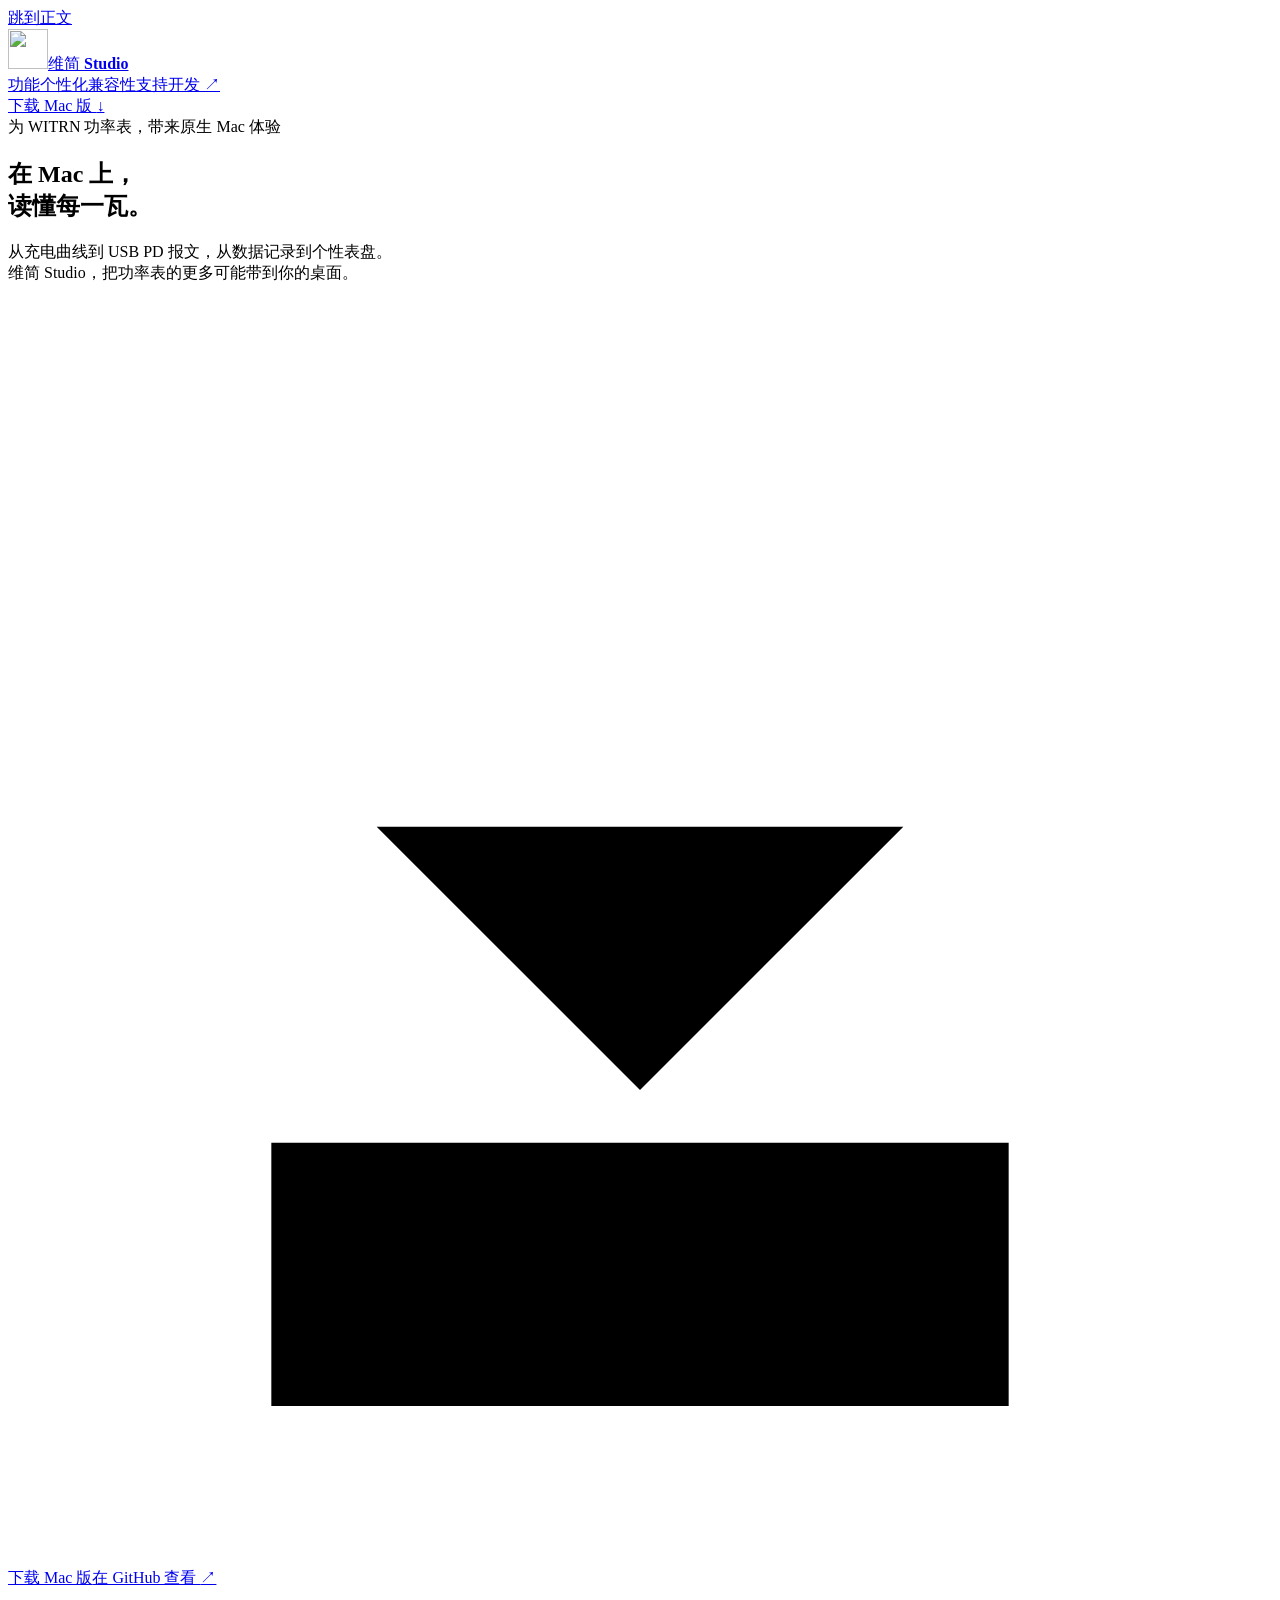
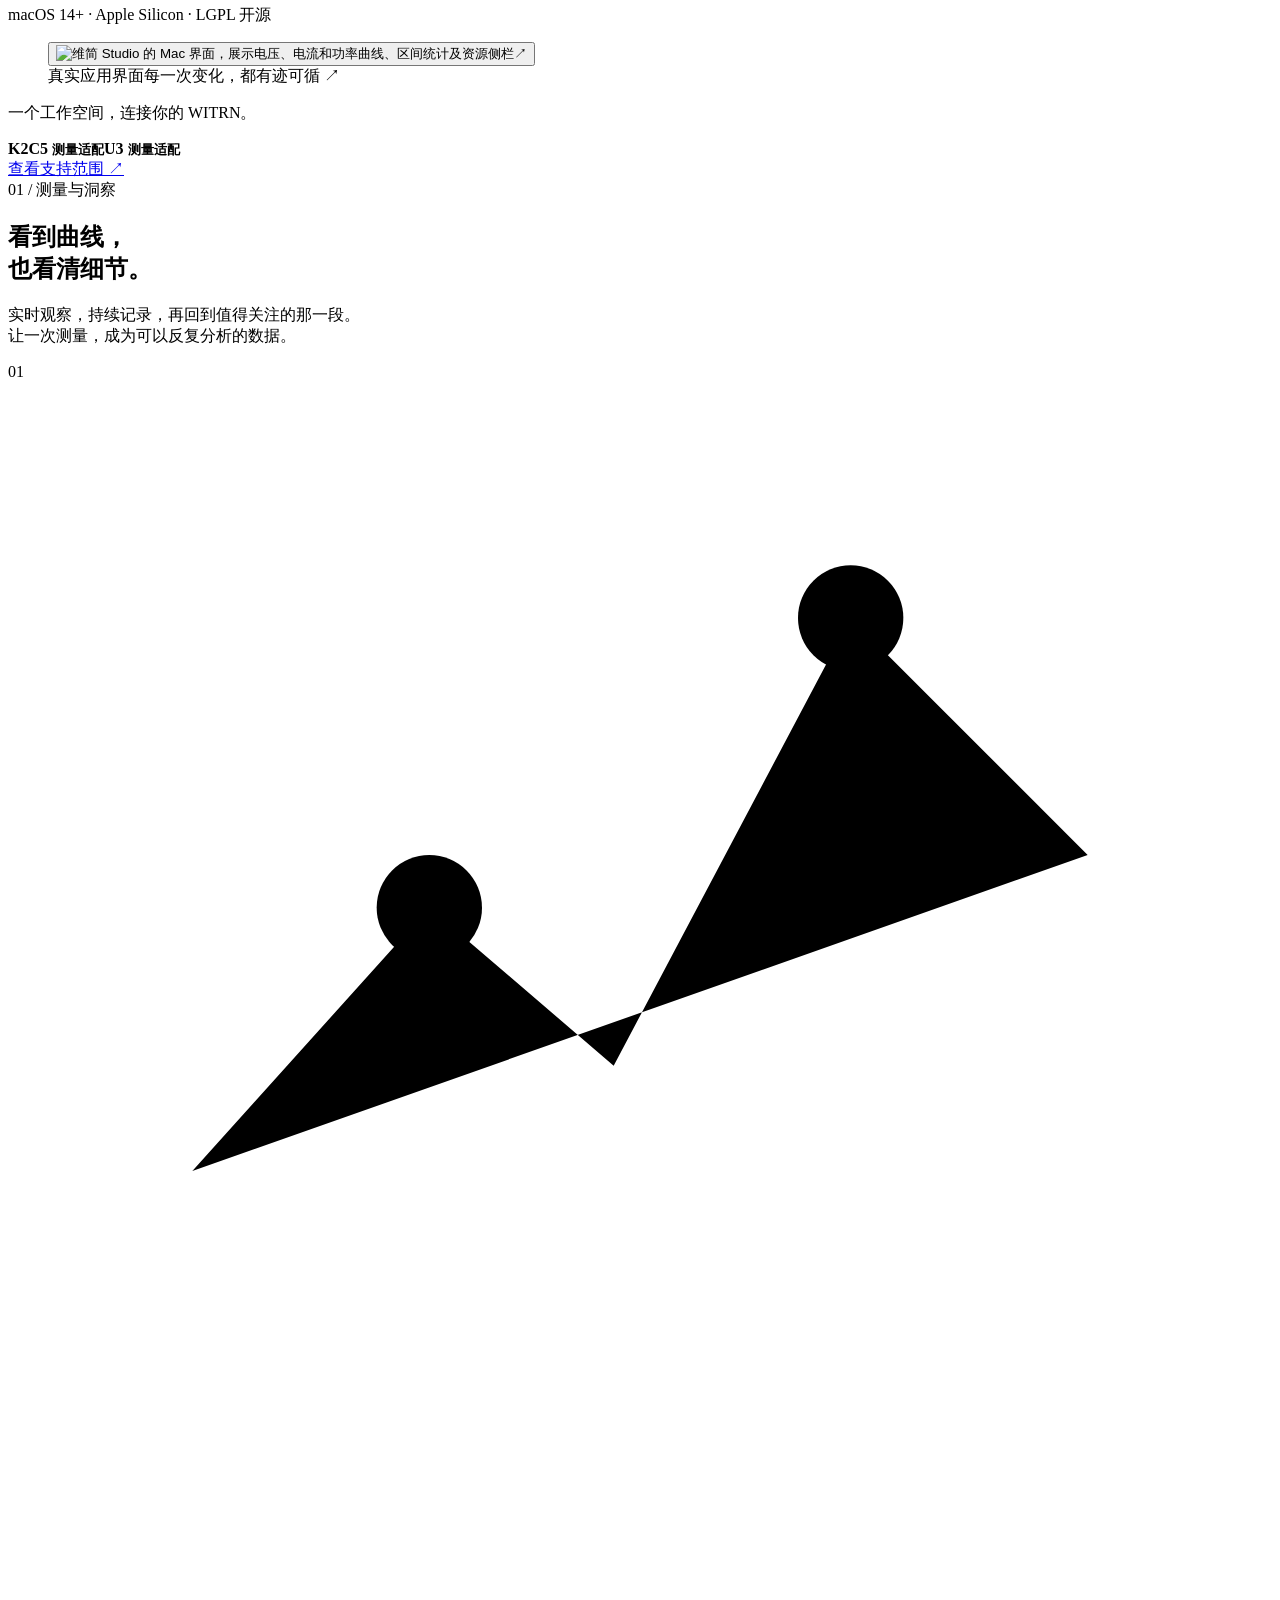
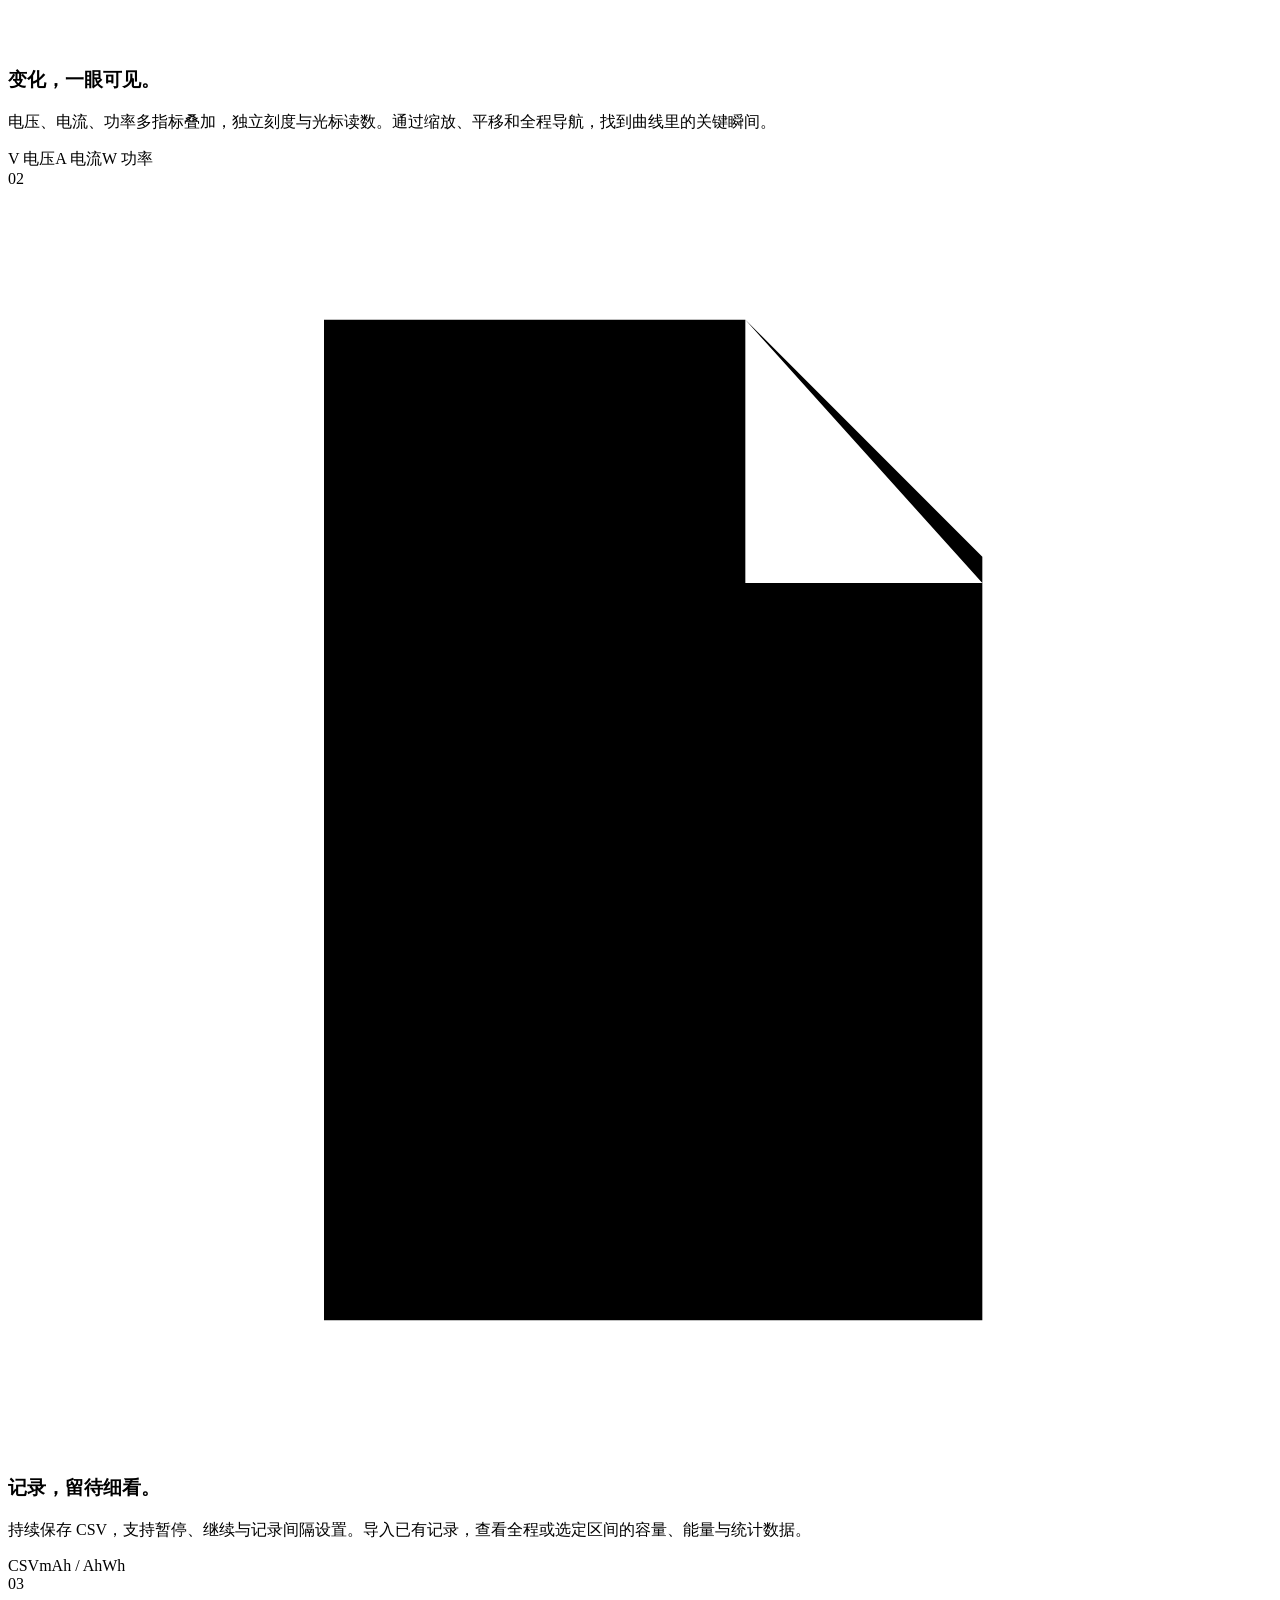
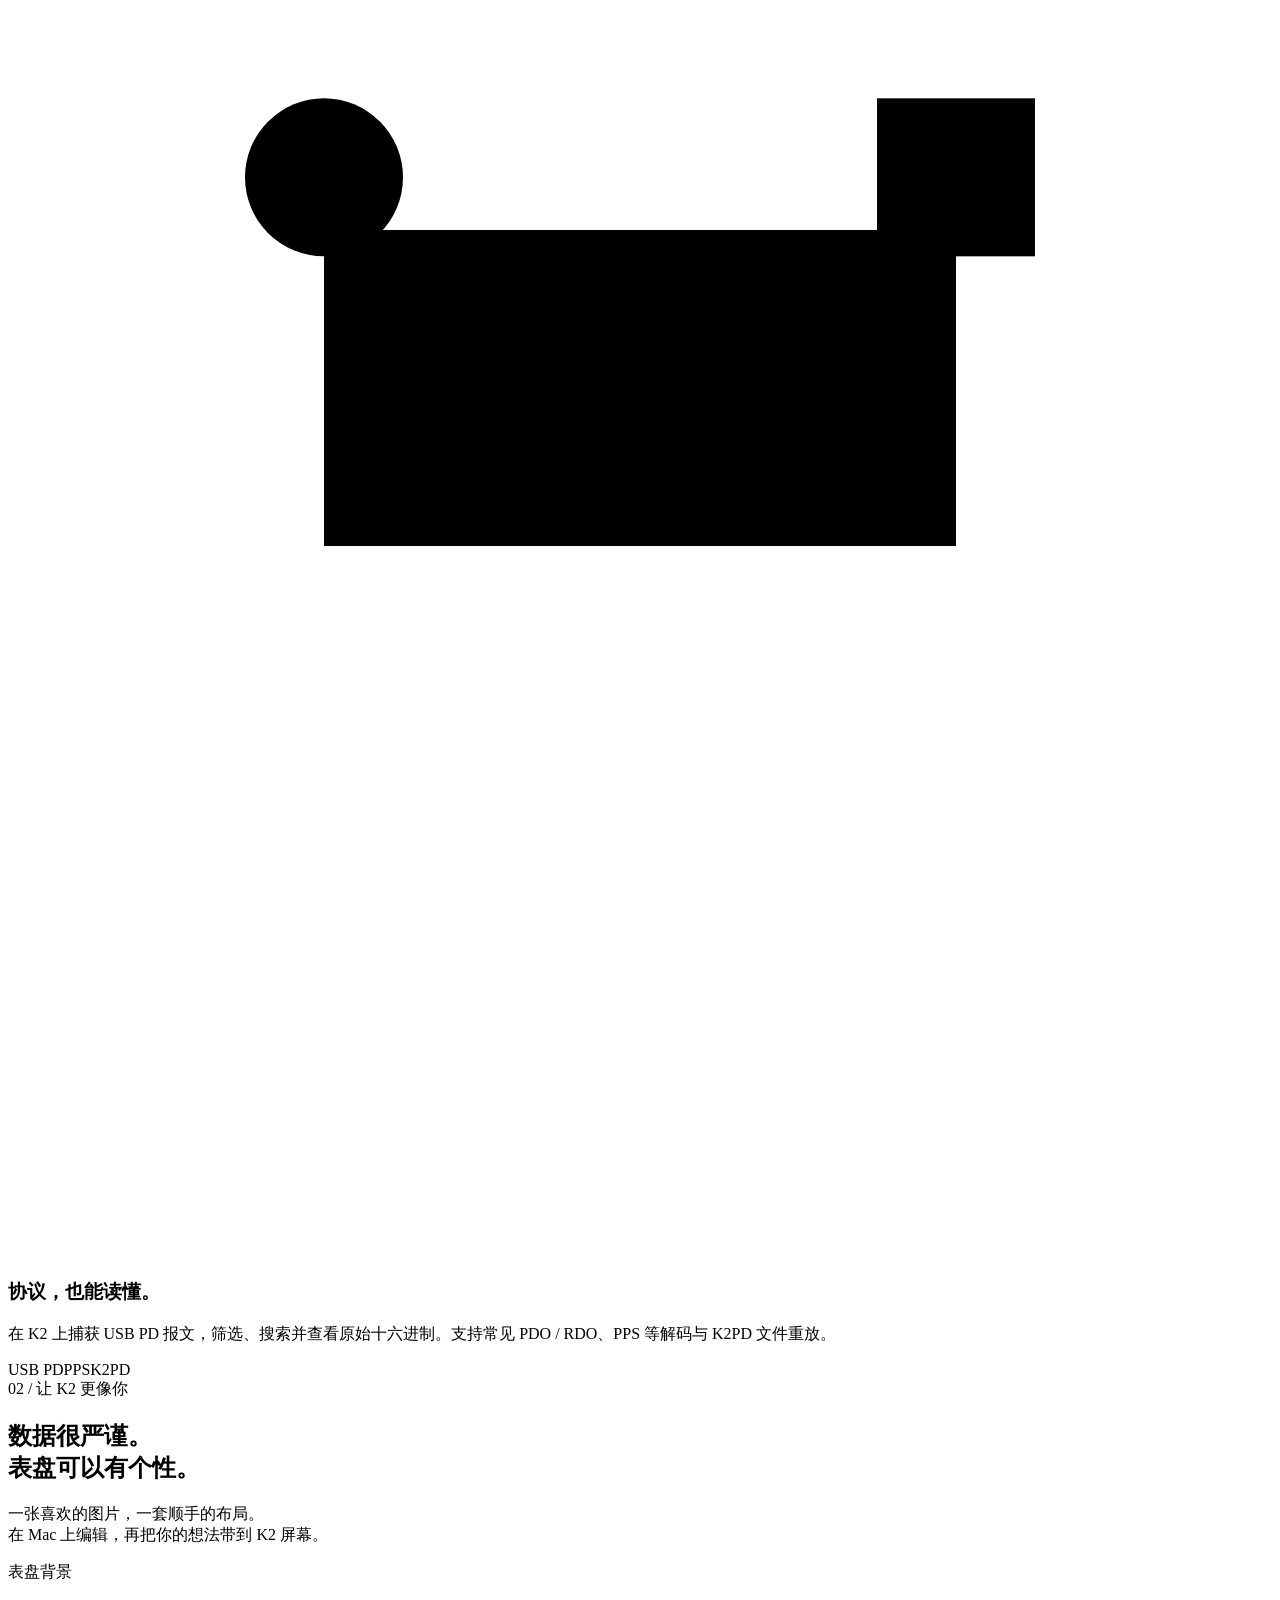
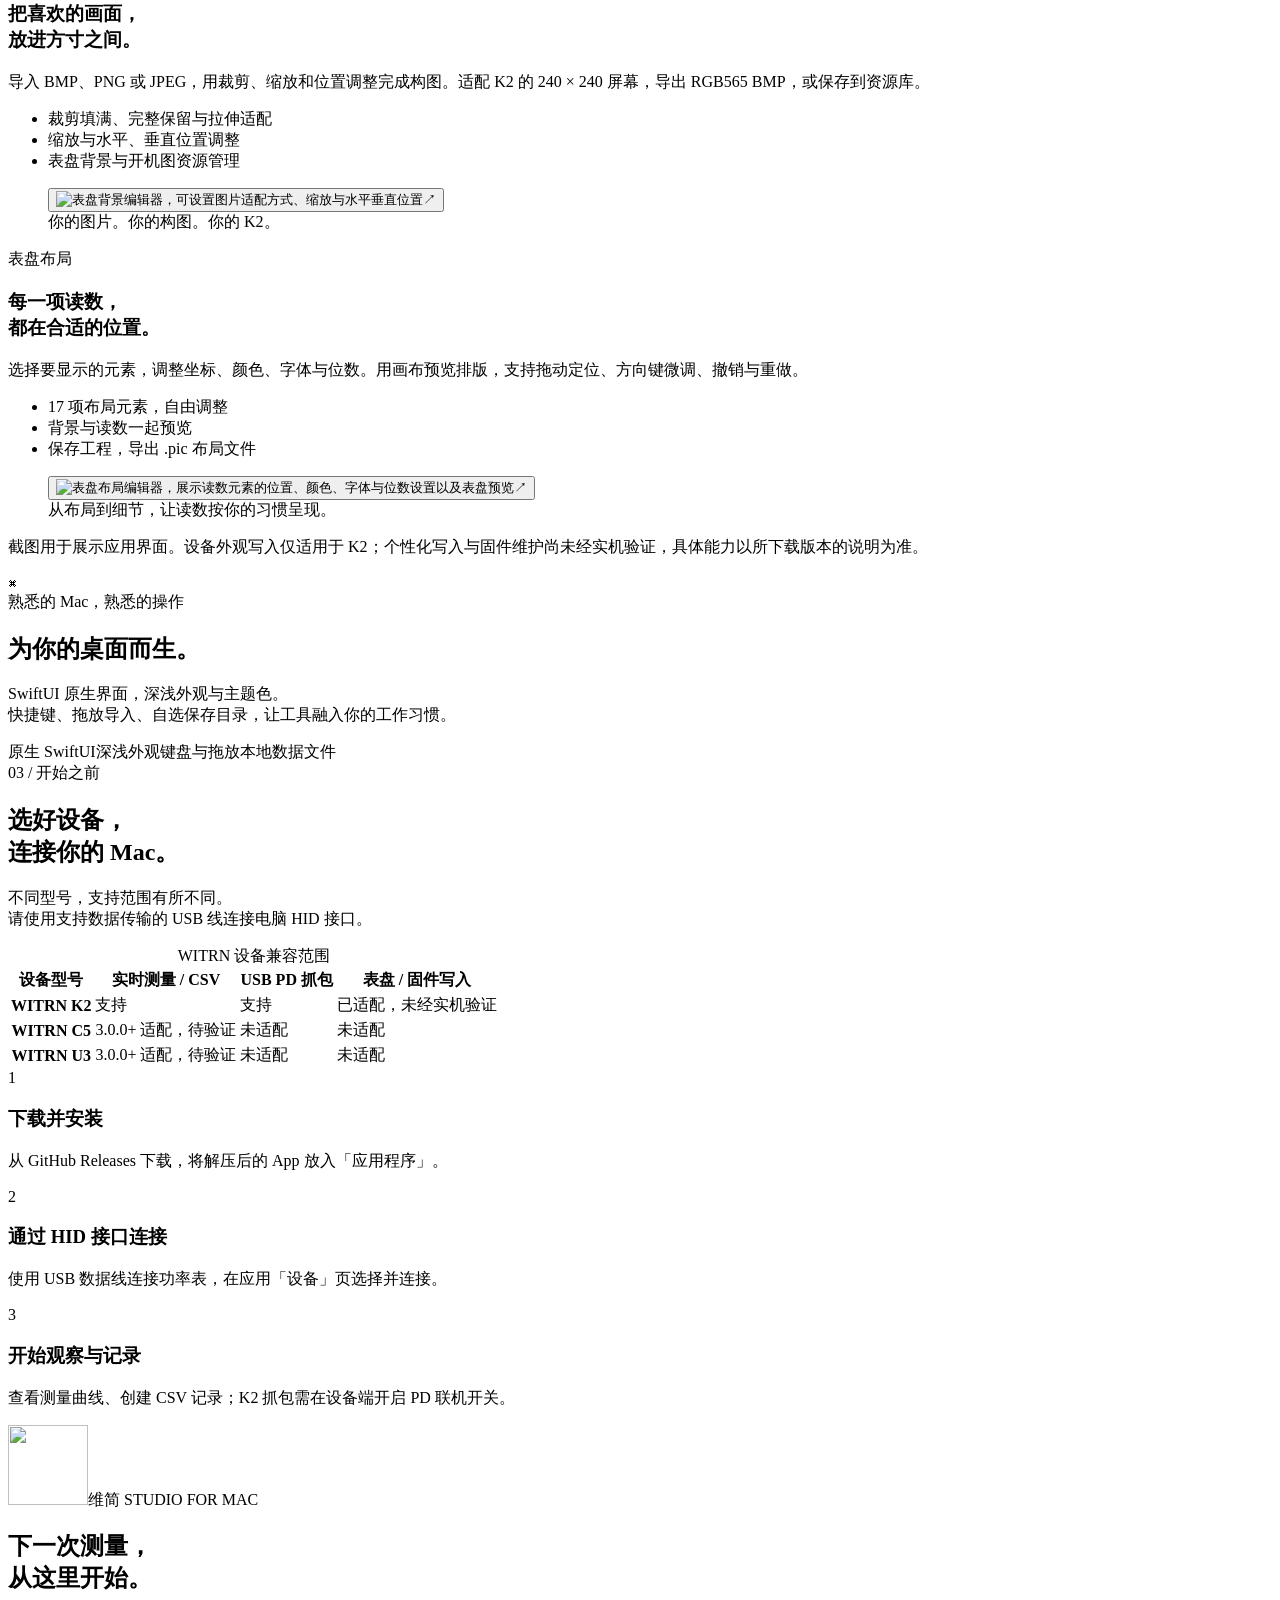
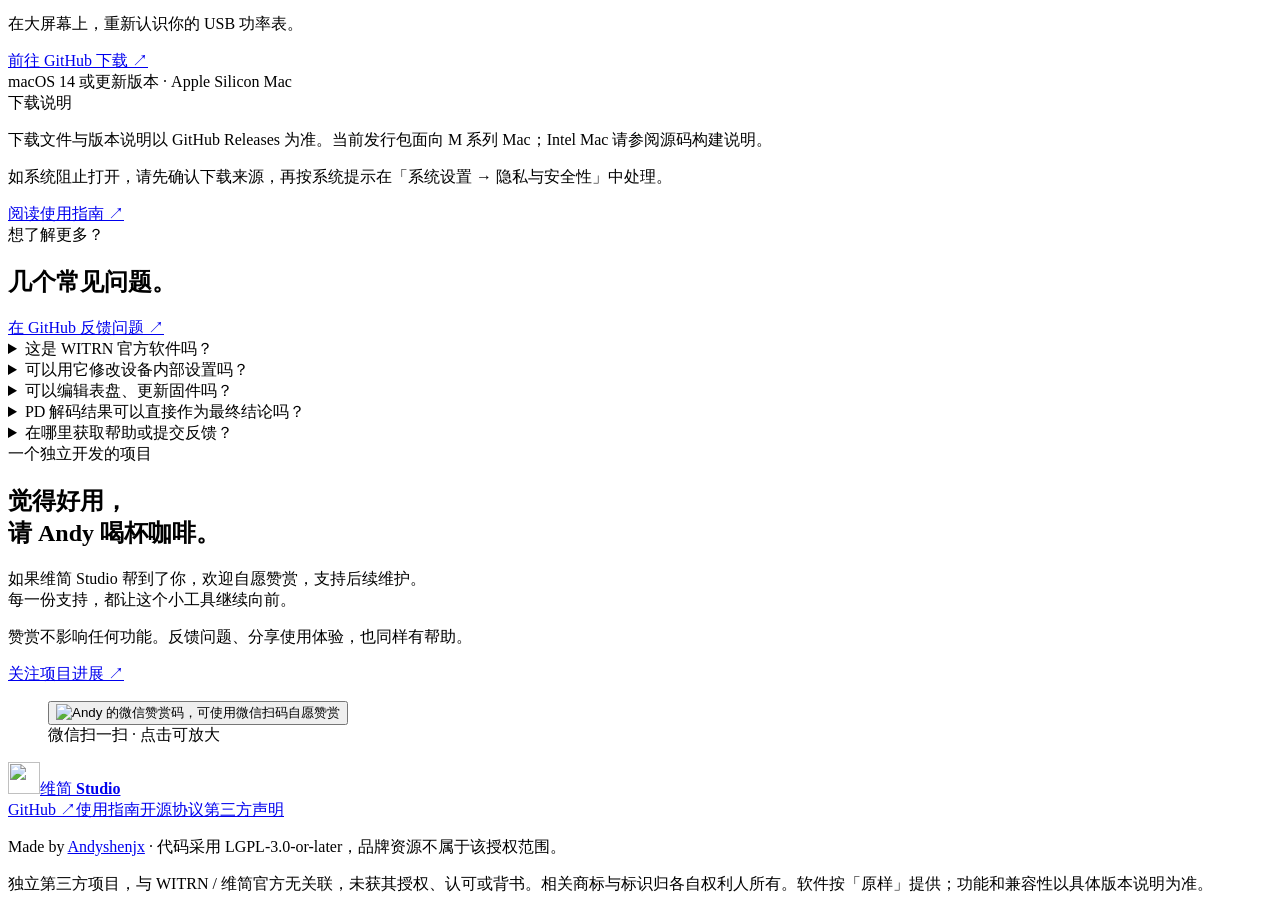
==== index.html @ 926017df "Add files via upload" ====
<!doctype html>
<html lang="zh-CN">
<head>
  <meta charset="utf-8">
  <meta name="viewport" content="width=device-width, initial-scale=1">
  <meta name="theme-color" content="#faf9f6">
  <title>维简 Studio · WITRN K2 原生 Mac 上位机</title>
  <meta name="description" content="维简 Studio 是 WITRN K2、C5、U3 的第三方原生 macOS 上位机。查看电压、电流和功率曲线，记录与分析 CSV，探索 K2 的 USB PD 抓包、表盘布局和背景编辑。">
  <link rel="canonical" href="https://andyshenjx.github.io/WITRN-Studio-Mac/">
  <meta property="og:type" content="website">
  <meta property="og:locale" content="zh_CN">
  <meta property="og:site_name" content="维简 Studio">
  <meta property="og:title" content="维简 Studio · 在 Mac 上，读懂每一瓦。">
  <meta property="og:description" content="WITRN USB 功率表的原生 Mac 上位机。测量、记录、分析，以及属于你的 K2 表盘。">
  <meta property="og:url" content="https://andyshenjx.github.io/WITRN-Studio-Mac/">
  <meta property="og:image" content="https://andyshenjx.github.io/WITRN-Studio-Mac/assets/app-overview.png">
  <meta property="og:image:alt" content="维简 Studio 的电压、电流与功率曲线界面">
  <meta name="twitter:card" content="summary_large_image">
  <link rel="icon" type="image/png" href="assets/app-icon.png">
  <link rel="apple-touch-icon" href="assets/app-icon.png">
  <link rel="stylesheet" href="styles.css">
  <script src="site.js" defer></script>
  <script type="application/ld+json">
  {
    "@context": "https://schema.org",
    "@type": "SoftwareApplication",
    "name": "维简 Studio",
    "alternateName": "WITRN Studio Mac",
    "operatingSystem": "macOS 14+",
    "applicationCategory": "UtilitiesApplication",
    "url": "https://andyshenjx.github.io/WITRN-Studio-Mac/",
    "downloadUrl": "https://github.com/Andyshenjx/WITRN-Studio-Mac/releases",
    "description": "WITRN USB 功率表的第三方原生 macOS 上位机，提供测量曲线、CSV 记录与分析、K2 USB PD 抓包及个性化编辑。",
    "author": {"@type": "Person", "name": "Andyshenjx", "url": "https://github.com/Andyshenjx"},
    "license": "https://www.gnu.org/licenses/lgpl-3.0.html"
  }
  </script>
</head>
<body>
  <a class="skip-link" href="#main">跳到正文</a>
  <header class="site-header">
    <nav class="nav shell" aria-label="主导航">
      <a class="brand" href="#" aria-label="维简 Studio 首页"><img src="assets/app-icon.png" alt="" width="40" height="40"><span>维简 <strong>Studio</strong></span></a>
      <div class="nav-links"><a href="#features">功能</a><a href="#personalize">个性化</a><a href="#compatibility">兼容性</a><a href="#support">支持开发 <span aria-hidden="true">↗</span></a></div>
      <a class="button button-small" href="#download">下载 Mac 版 <span aria-hidden="true">↓</span></a>
    </nav>
  </header>

  <main id="main">
    <section class="hero shell" aria-labelledby="hero-title">
      <div class="eyebrow"><span class="status-dot" aria-hidden="true"></span> 为 WITRN 功率表，带来原生 Mac 体验</div>
      <h1 id="hero-title">在 Mac 上，<br><span>读懂每一瓦。</span></h1>
      <p class="hero-description">从充电曲线到 USB PD 报文，从数据记录到个性表盘。<br class="desktop-break">维简 Studio，把功率表的更多可能带到你的桌面。</p>
      <div class="hero-actions"><a class="button" href="#download"><svg aria-hidden="true" viewBox="0 0 24 24"><path d="M12 3v12m-5-5 5 5 5-5M5 16v5h14v-5"/></svg>下载 Mac 版</a><a class="text-link" href="https://github.com/Andyshenjx/WITRN-Studio-Mac">在 GitHub 查看 <span aria-hidden="true">↗</span></a></div>
      <p class="hero-meta">macOS 14+ <span>·</span> Apple Silicon <span>·</span> LGPL 开源</p>
      <figure class="hero-figure">
        <div class="screenshot-stage"><button class="image-button hero-image" type="button" data-preview="assets/app-overview.png" data-caption="维简 Studio · 曲线与记录分析" aria-label="放大查看维简 Studio 曲线与记录分析截图"><img src="assets/app-overview.png" alt="维简 Studio 的 Mac 界面，展示电压、电流和功率曲线、区间统计及资源侧栏" width="2550" height="1978" fetchpriority="high"><span class="image-zoom" aria-hidden="true">↗</span></button></div>
        <figcaption><span><i class="tiny-dot" aria-hidden="true"></i>真实应用界面</span><span>每一次变化，都有迹可循 <span aria-hidden="true">↗</span></span></figcaption>
      </figure>
    </section>

    <div class="device-ribbon shell"><p>一个工作空间，连接你的 WITRN。</p><div><strong>K2</strong><span class="ribbon-divider"></span><strong>C5 <small>测量适配</small></strong><span class="ribbon-divider"></span><strong>U3 <small>测量适配</small></strong></div><a href="#compatibility">查看支持范围 <span aria-hidden="true">↗</span></a></div>

    <section class="features section shell" id="features" aria-labelledby="features-title">
      <div class="section-heading"><div><span class="section-kicker">01 / 测量与洞察</span><h2 id="features-title">看到曲线，<br>也看清细节。</h2></div><p>实时观察，持续记录，再回到值得关注的那一段。<br>让一次测量，成为可以反复分析的数据。</p></div>
      <div class="feature-grid">
        <article class="feature-card"><span class="feature-number">01</span><svg class="feature-icon green" viewBox="0 0 48 48" aria-hidden="true"><path d="M5 36h38M7 30l9-10 7 6 9-17 9 9"/><circle cx="16" cy="20" r="2"/><circle cx="32" cy="9" r="2"/></svg><h3>变化，一眼可见。</h3><p>电压、电流、功率多指标叠加，独立刻度与光标读数。通过缩放、平移和全程导航，找到曲线里的关键瞬间。</p><div class="metric-tags"><span class="green">V 电压</span><span class="blue">A 电流</span><span class="orange">W 功率</span></div></article>
        <article class="feature-card"><span class="feature-number">02</span><svg class="feature-icon blue" viewBox="0 0 48 48" aria-hidden="true"><path d="M12 5h16l9 9v29H12zM28 5v10h9M19 24h11M19 31h11"/></svg><h3>记录，留待细看。</h3><p>持续保存 CSV，支持暂停、继续与记录间隔设置。导入已有记录，查看全程或选定区间的容量、能量与统计数据。</p><div class="metric-tags"><span>CSV</span><span>mAh / Ah</span><span>Wh</span></div></article>
        <article class="feature-card"><span class="feature-number">03</span><svg class="feature-icon orange" viewBox="0 0 48 48" aria-hidden="true"><path d="M12 9v12h24V9M24 21v19M7 9h10M31 9h10M19 40h10"/><circle cx="12" cy="7" r="3"/><rect x="33" y="4" width="6" height="6"/></svg><h3>协议，也能读懂。</h3><p>在 K2 上捕获 USB PD 报文，筛选、搜索并查看原始十六进制。支持常见 PDO / RDO、PPS 等解码与 K2PD 文件重放。</p><div class="metric-tags"><span>USB PD</span><span>PPS</span><span>K2PD</span></div></article>
      </div>
    </section>

    <section class="personalize section" id="personalize" aria-labelledby="personalize-title">
      <div class="shell">
        <div class="section-heading"><div><span class="section-kicker">02 / 让 K2 更像你</span><h2 id="personalize-title">数据很严谨。<br><span class="orange">表盘可以有个性。</span></h2></div><p>一张喜欢的图片，一套顺手的布局。<br>在 Mac 上编辑，再把你的想法带到 K2 屏幕。</p></div>
        <article class="showcase-row">
          <div class="showcase-copy"><span class="pill">表盘背景</span><h3>把喜欢的画面，<br>放进方寸之间。</h3><p>导入 BMP、PNG 或 JPEG，用裁剪、缩放和位置调整完成构图。适配 K2 的 240 × 240 屏幕，导出 RGB565 BMP，或保存到资源库。</p><ul class="check-list"><li>裁剪填满、完整保留与拉伸适配</li><li>缩放与水平、垂直位置调整</li><li>表盘背景与开机图资源管理</li></ul></div>
          <figure class="editor-figure background-figure"><button class="image-button" type="button" data-preview="assets/dial-background.png" data-caption="表盘背景编辑 · 图片适配与构图" aria-label="放大查看表盘背景编辑截图"><img src="assets/dial-background.png" alt="表盘背景编辑器，可设置图片适配方式、缩放与水平垂直位置" width="2550" height="1978" loading="lazy"><span class="image-zoom" aria-hidden="true">↗</span></button><figcaption>你的图片。你的构图。你的 K2。</figcaption></figure>
        </article>
        <article class="showcase-row reverse">
          <div class="showcase-copy"><span class="pill">表盘布局</span><h3>每一项读数，<br>都在合适的位置。</h3><p>选择要显示的元素，调整坐标、颜色、字体与位数。用画布预览排版，支持拖动定位、方向键微调、撤销与重做。</p><ul class="check-list"><li>17 项布局元素，自由调整</li><li>背景与读数一起预览</li><li>保存工程，导出 .pic 布局文件</li></ul></div>
          <figure class="editor-figure layout-figure"><button class="image-button" type="button" data-preview="assets/dial-layout.png" data-caption="表盘布局编辑 · 元素定位与样式设置" aria-label="放大查看表盘布局编辑截图"><img src="assets/dial-layout.png" alt="表盘布局编辑器，展示读数元素的位置、颜色、字体与位数设置以及表盘预览" width="2550" height="1978" loading="lazy"><span class="image-zoom" aria-hidden="true">↗</span></button><figcaption>从布局到细节，让读数按你的习惯呈现。</figcaption></figure>
        </article>
        <p class="section-note">截图用于展示应用界面。设备外观写入仅适用于 K2；个性化写入与固件维护尚未经实机验证，具体能力以所下载版本的说明为准。</p>
      </div>
    </section>

    <section class="native-section section shell" aria-labelledby="native-title"><div class="native-mark" aria-hidden="true">⌘</div><div><span class="section-kicker">熟悉的 Mac，熟悉的操作</span><h2 id="native-title">为你的桌面而生。</h2><p>SwiftUI 原生界面，深浅外观与主题色。<br>快捷键、拖放导入、自选保存目录，让工具融入你的工作习惯。</p></div><div class="native-notes"><span>原生 SwiftUI</span><span>深浅外观</span><span>键盘与拖放</span><span>本地数据文件</span></div></section>

    <section class="compatibility section shell" id="compatibility" aria-labelledby="compatibility-title"><div class="section-heading"><div><span class="section-kicker">03 / 开始之前</span><h2 id="compatibility-title">选好设备，<br>连接你的 Mac。</h2></div><p>不同型号，支持范围有所不同。<br>请使用支持数据传输的 USB 线连接电脑 HID 接口。</p></div>
      <div class="table-wrap"><table><caption class="visually-hidden">WITRN 设备兼容范围</caption><thead><tr><th scope="col">设备型号</th><th scope="col">实时测量 / CSV</th><th scope="col">USB PD 抓包</th><th scope="col">表盘 / 固件写入</th></tr></thead><tbody><tr><th scope="row">WITRN K2</th><td><span class="support-mark">支持</span></td><td><span class="support-mark">支持</span></td><td>已适配，未经实机验证</td></tr><tr><th scope="row">WITRN C5</th><td>3.0.0+ 适配，待验证</td><td><span class="muted">未适配</span></td><td><span class="muted">未适配</span></td></tr><tr><th scope="row">WITRN U3</th><td>3.0.0+ 适配，待验证</td><td><span class="muted">未适配</span></td><td><span class="muted">未适配</span></td></tr></tbody></table></div>
      <div class="setup-steps"><article><span>1</span><h3>下载并安装</h3><p>从 GitHub Releases 下载，将解压后的 App 放入「应用程序」。</p></article><article><span>2</span><h3>通过 HID 接口连接</h3><p>使用 USB 数据线连接功率表，在应用「设备」页选择并连接。</p></article><article><span>3</span><h3>开始观察与记录</h3><p>查看测量曲线、创建 CSV 记录；K2 抓包需在设备端开启 PD 联机开关。</p></article></div>
    </section>

    <section class="download-section shell" id="download" aria-labelledby="download-title"><div class="download-copy"><img src="assets/app-icon.png" alt="" width="80" height="80" loading="lazy"><span class="section-kicker">维简 STUDIO FOR MAC</span><h2 id="download-title">下一次测量，<br>从这里开始。</h2><p>在大屏幕上，重新认识你的 USB 功率表。</p><a class="button" href="https://github.com/Andyshenjx/WITRN-Studio-Mac/releases">前往 GitHub 下载 <span aria-hidden="true">↗</span></a><div class="download-meta">macOS 14 或更新版本 · Apple Silicon Mac</div></div><aside class="release-note"><span class="release-label">下载说明</span><p>下载文件与版本说明以 GitHub Releases 为准。当前发行包面向 M 系列 Mac；Intel Mac 请参阅源码构建说明。</p><p>如系统阻止打开，请先确认下载来源，再按系统提示在「系统设置 → 隐私与安全性」中处理。</p><a class="text-link" href="https://github.com/Andyshenjx/WITRN-Studio-Mac/blob/main/USER_GUIDE.md">阅读使用指南 <span aria-hidden="true">↗</span></a></aside></section>

    <section class="faq-section section shell" aria-labelledby="faq-title"><div><span class="section-kicker">想了解更多？</span><h2 id="faq-title">几个常见问题。</h2><a class="text-link" href="https://github.com/Andyshenjx/WITRN-Studio-Mac/issues">在 GitHub 反馈问题 <span aria-hidden="true">↗</span></a></div><div class="faq-list"><details><summary>这是 WITRN 官方软件吗？</summary><p>这是 Andyshenjx 独立开发的第三方工具，与 WITRN / 维简官方无关联，未获官方授权或背书。相关名称、商标和标识归各自权利人所有。</p></details><details><summary>可以用它修改设备内部设置吗？</summary><p>应用提供测量、记录、分析及已适配的 K2 维护功能，不提供设备内部设置或设备内部历史记录读取。正常测量与抓包只接收 HID 输入，不发送诱骗命令。</p></details><details><summary>可以编辑表盘、更新固件吗？</summary><p>K2 提供表盘背景、布局与开机图编辑，以及独立 DFU 维护功能。C5、U3 未适配这些写入功能。固件升级和个性化写入未经实机验证，使用前请阅读版本说明及项目文档。</p></details><details><summary>PD 解码结果可以直接作为最终结论吗？</summary><p>请结合原始报文与实际设备判断。程序保留原始十六进制，CRC 未校验；缺少上下文时不会猜测 RDO 物理量。测量与协议结果仍需结合实际设备核对。</p></details><details><summary>在哪里获取帮助或提交反馈？</summary><p>先查看<a href="https://github.com/Andyshenjx/WITRN-Studio-Mac/blob/main/USER_GUIDE.md">使用指南</a>。如果问题仍然存在，请在 <a href="https://github.com/Andyshenjx/WITRN-Studio-Mac/issues">GitHub Issues</a> 提供 macOS 版本、Mac 芯片、功率表型号、固件版本与复现步骤。</p></details></div></section>

    <section class="support-section shell" id="support" aria-labelledby="support-title"><div class="support-copy"><span class="section-kicker">一个独立开发的项目</span><h2 id="support-title">觉得好用，<br>请 Andy 喝杯咖啡。</h2><p>如果维简 Studio 帮到了你，欢迎自愿赞赏，支持后续维护。<br>每一份支持，都让这个小工具继续向前。</p><p class="support-small">赞赏不影响任何功能。反馈问题、分享使用体验，也同样有帮助。</p><a class="text-link" href="https://github.com/Andyshenjx/WITRN-Studio-Mac">关注项目进展 <span aria-hidden="true">↗</span></a></div><figure class="support-code"><button class="image-button" type="button" data-preview="assets/andy-support.jpg" data-caption="Andy 的赞赏码 · 自愿赞赏，感谢支持" aria-label="放大查看 Andy 的微信赞赏码"><img src="assets/andy-support.jpg" alt="Andy 的微信赞赏码，可使用微信扫码自愿赞赏" width="1152" height="1152" loading="lazy"></button><figcaption>微信扫一扫 · 点击可放大</figcaption></figure></section>
  </main>

  <footer class="footer shell"><div class="footer-top"><a class="brand" href="#"><img src="assets/app-icon.png" alt="" width="32" height="32"><span>维简 <strong>Studio</strong></span></a><div><a href="https://github.com/Andyshenjx/WITRN-Studio-Mac">GitHub <span aria-hidden="true">↗</span></a><a href="https://github.com/Andyshenjx/WITRN-Studio-Mac/blob/main/USER_GUIDE.md">使用指南</a><a href="https://github.com/Andyshenjx/WITRN-Studio-Mac/blob/main/LICENSE">开源协议</a><a href="https://github.com/Andyshenjx/WITRN-Studio-Mac/blob/main/THIRD_PARTY_NOTICES.md">第三方声明</a></div></div><p>Made by <a href="https://github.com/Andyshenjx">Andyshenjx</a> <span aria-hidden="true">·</span> 代码采用 LGPL-3.0-or-later，品牌资源不属于该授权范围。</p><p class="legal">独立第三方项目，与 WITRN / 维简官方无关联，未获其授权、认可或背书。相关商标与标识归各自权利人所有。软件按「原样」提供；功能和兼容性以具体版本说明为准。</p></footer>

  <dialog class="lightbox" aria-labelledby="lightbox-caption"><div class="lightbox-toolbar"><p id="lightbox-caption"></p><button class="lightbox-close" type="button" aria-label="关闭放大图片">关闭 <span aria-hidden="true">×</span></button></div><div class="lightbox-content"><img alt=""></div></dialog>
</body>
</html>
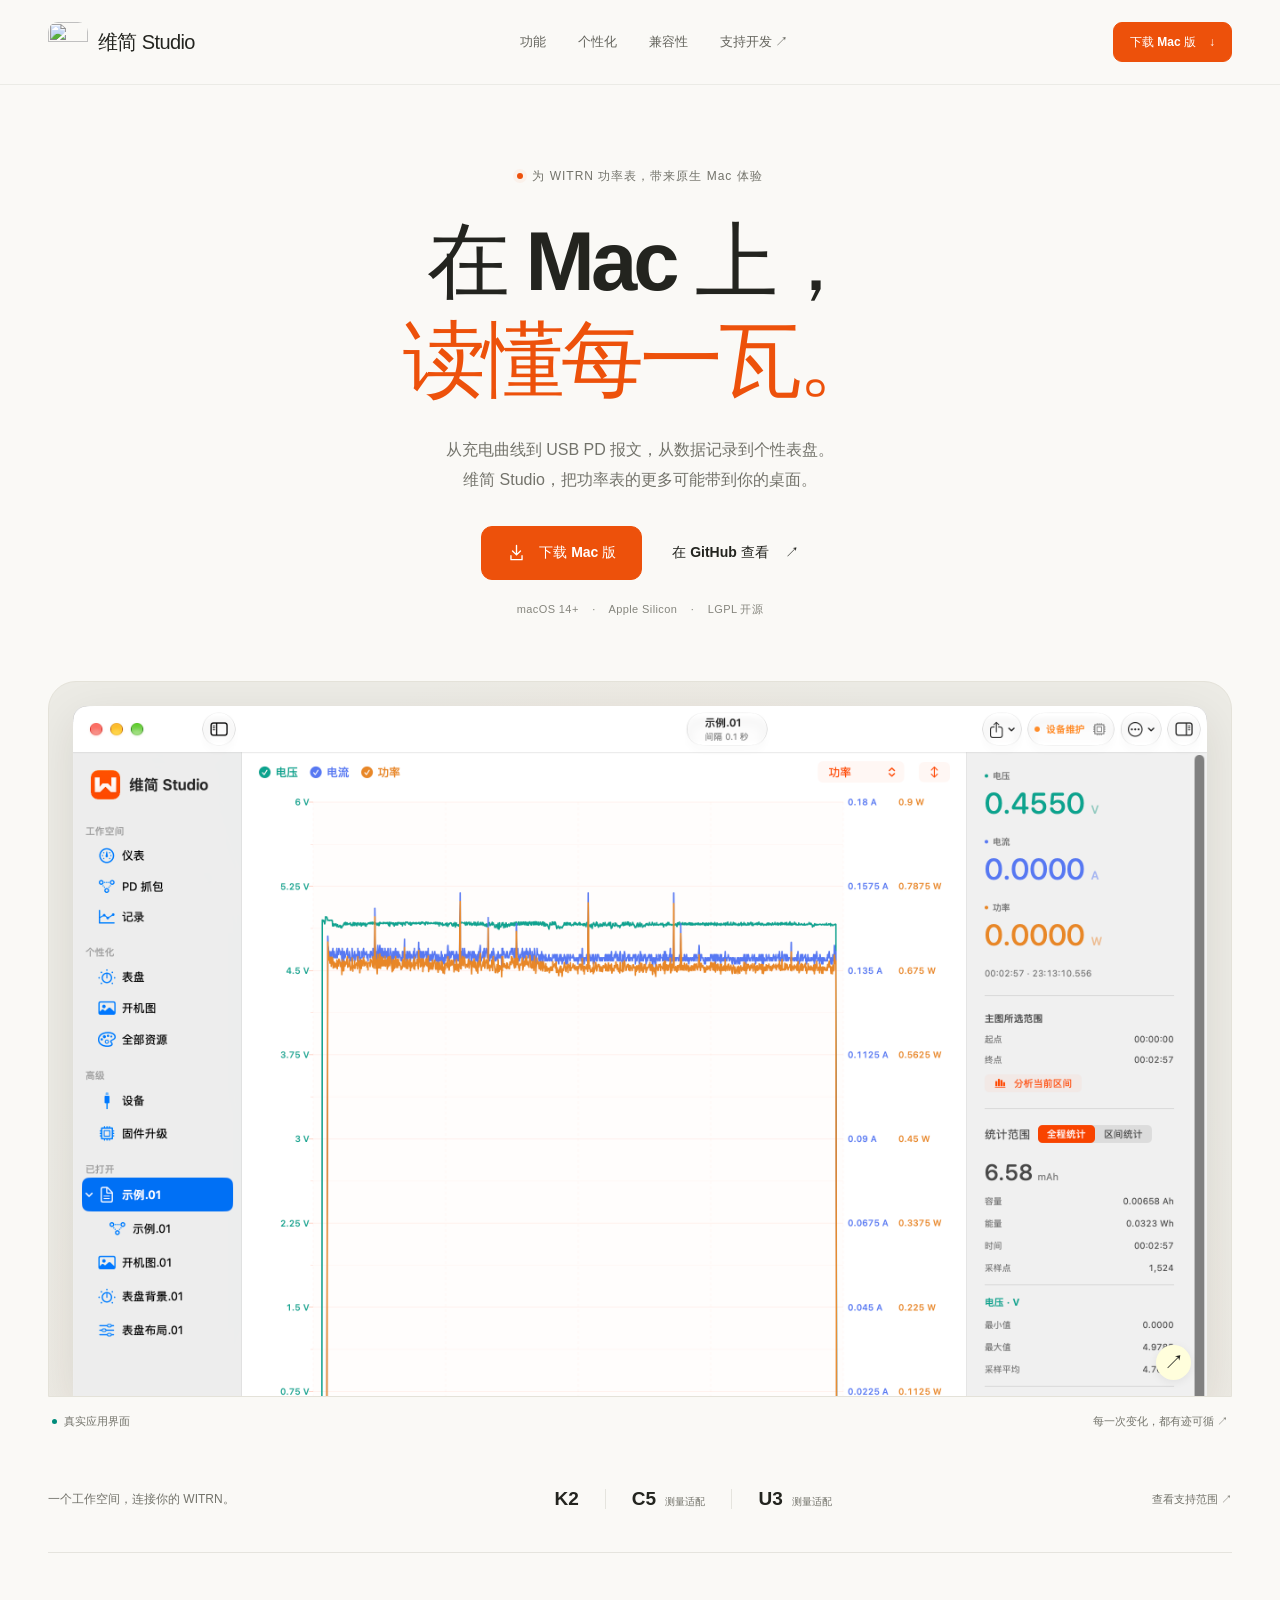
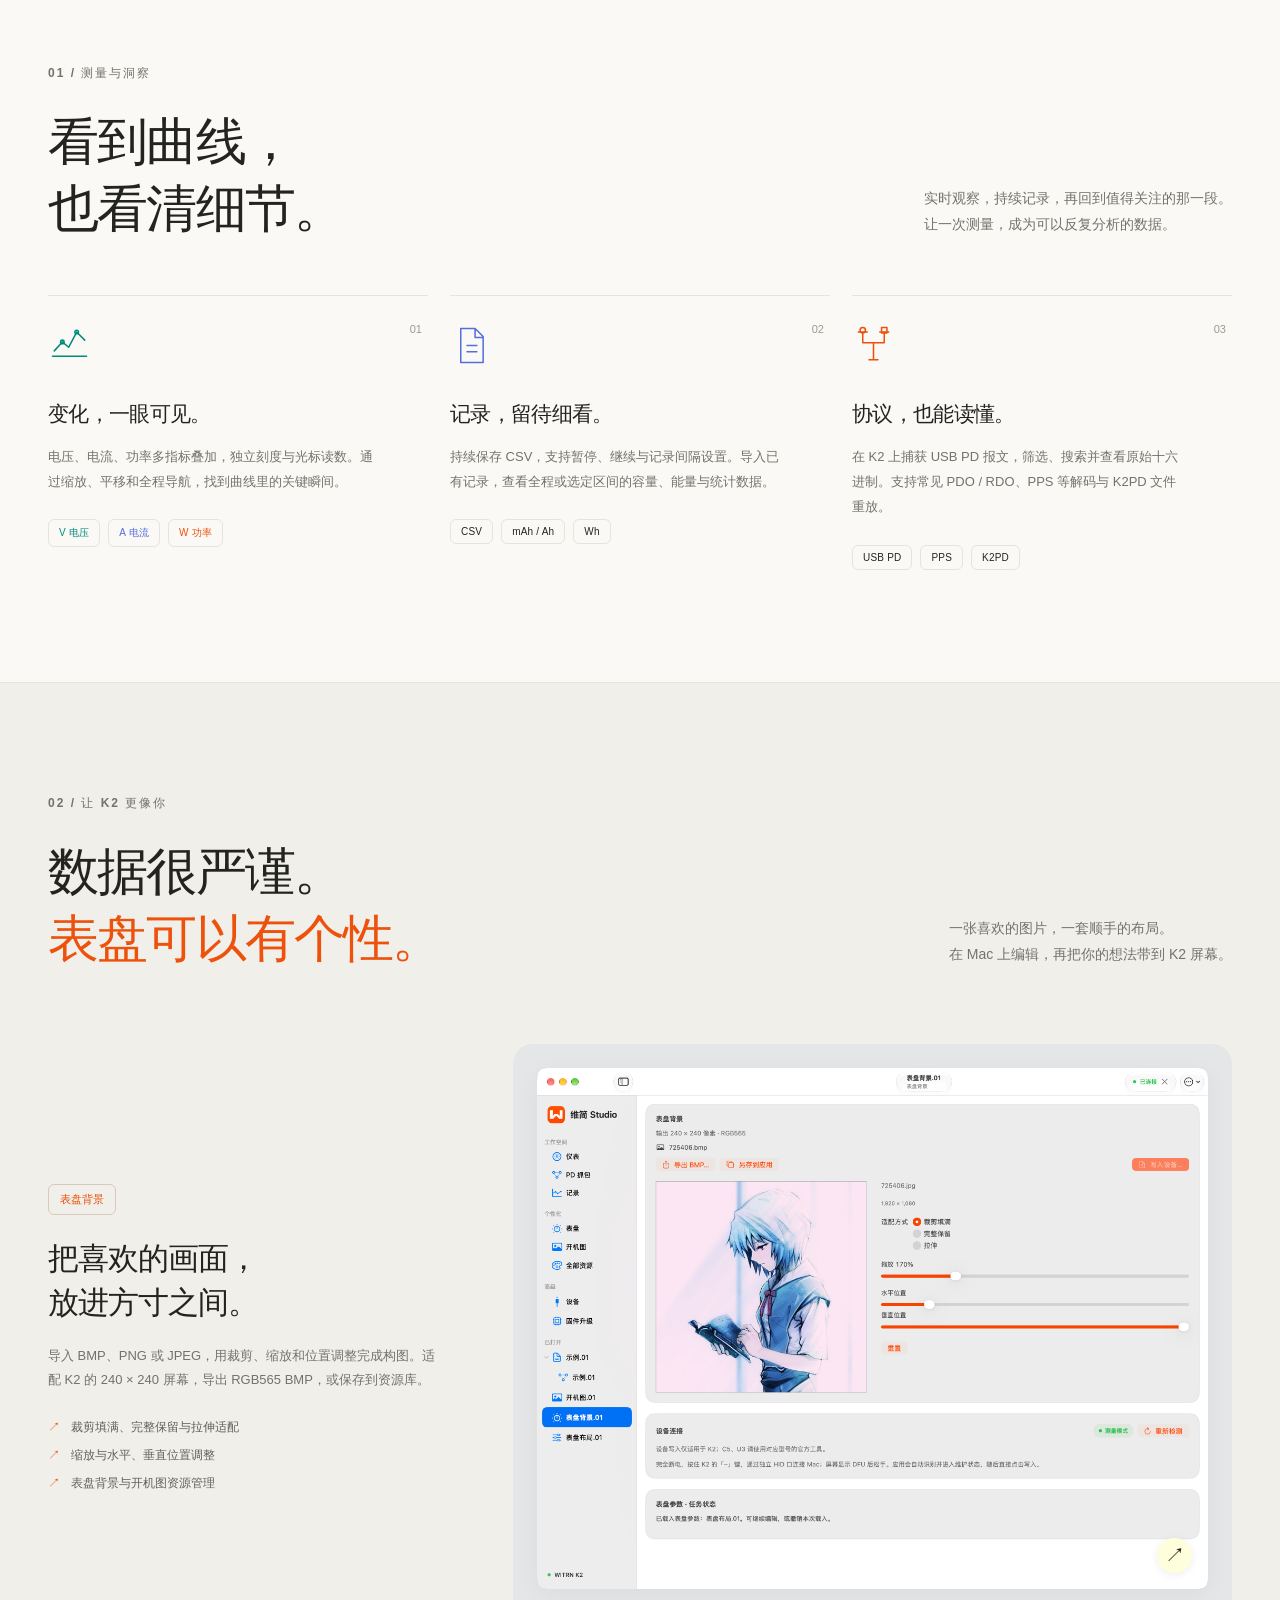
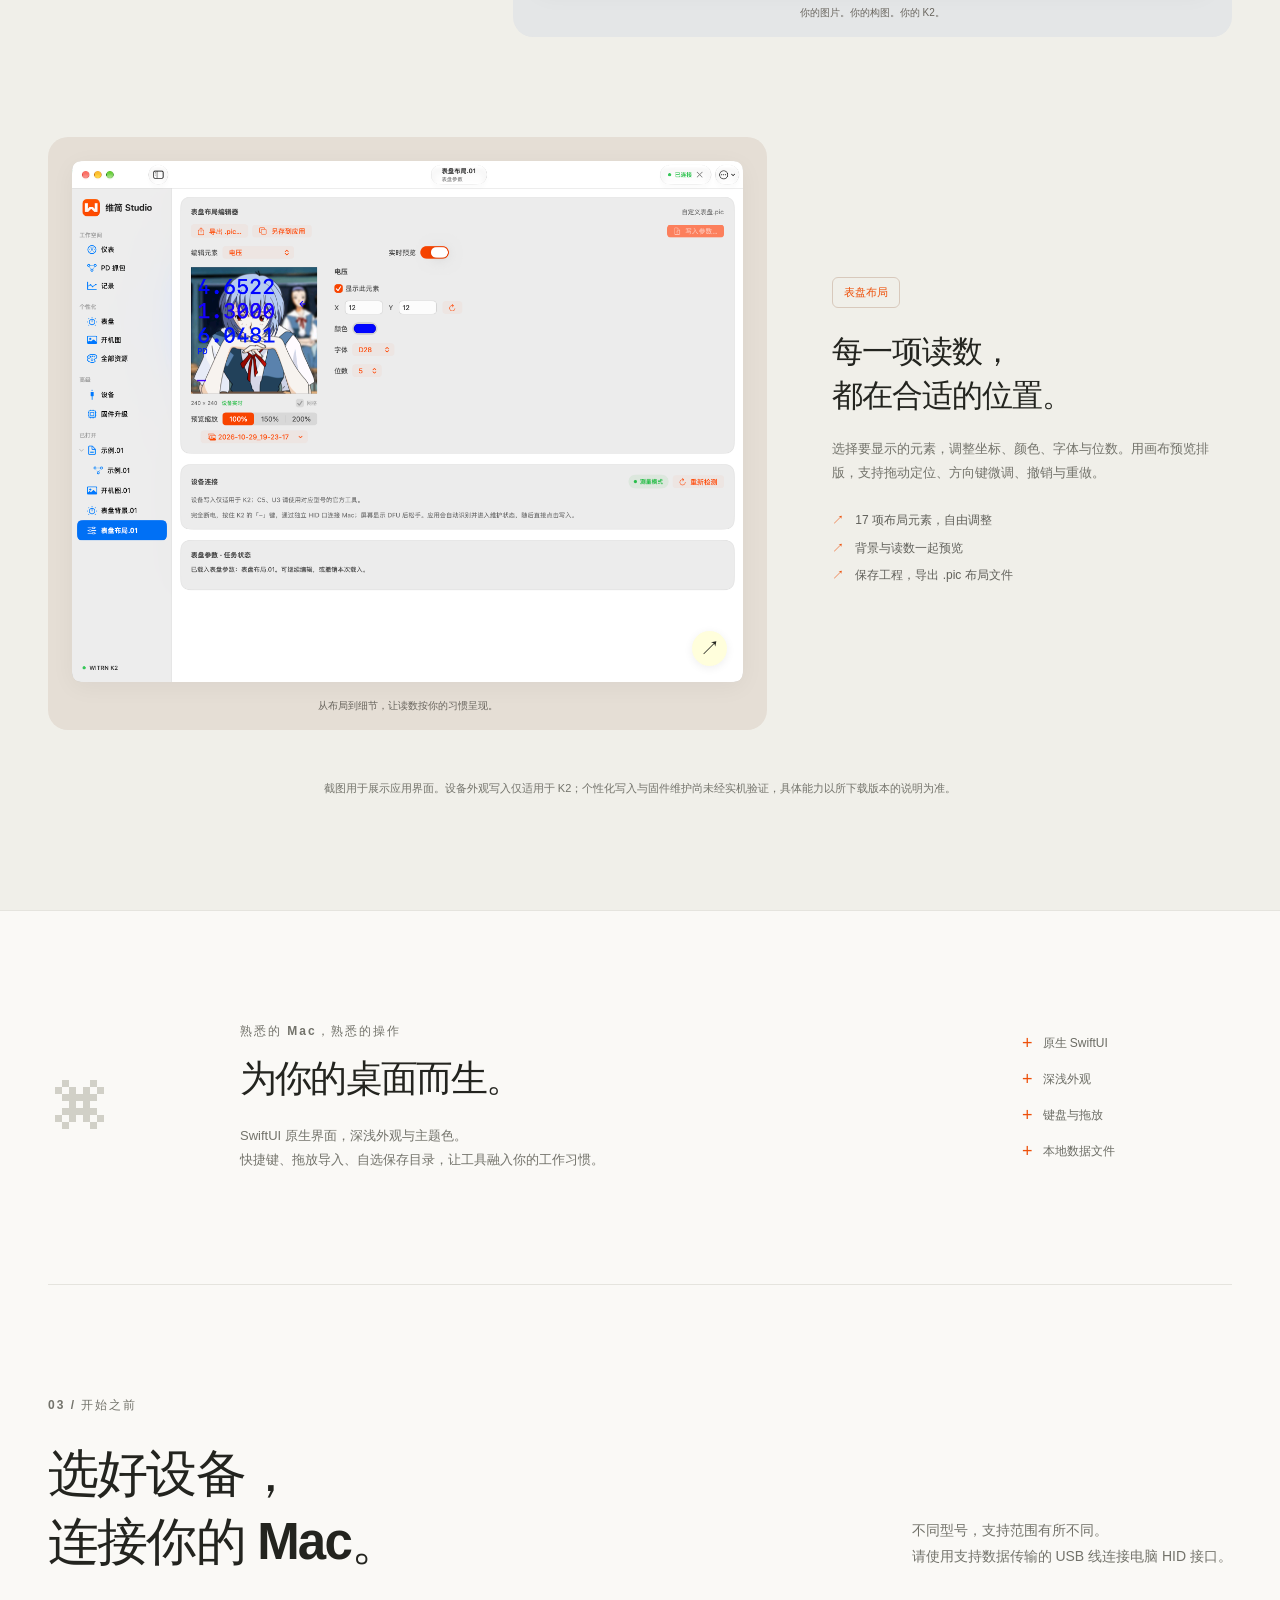
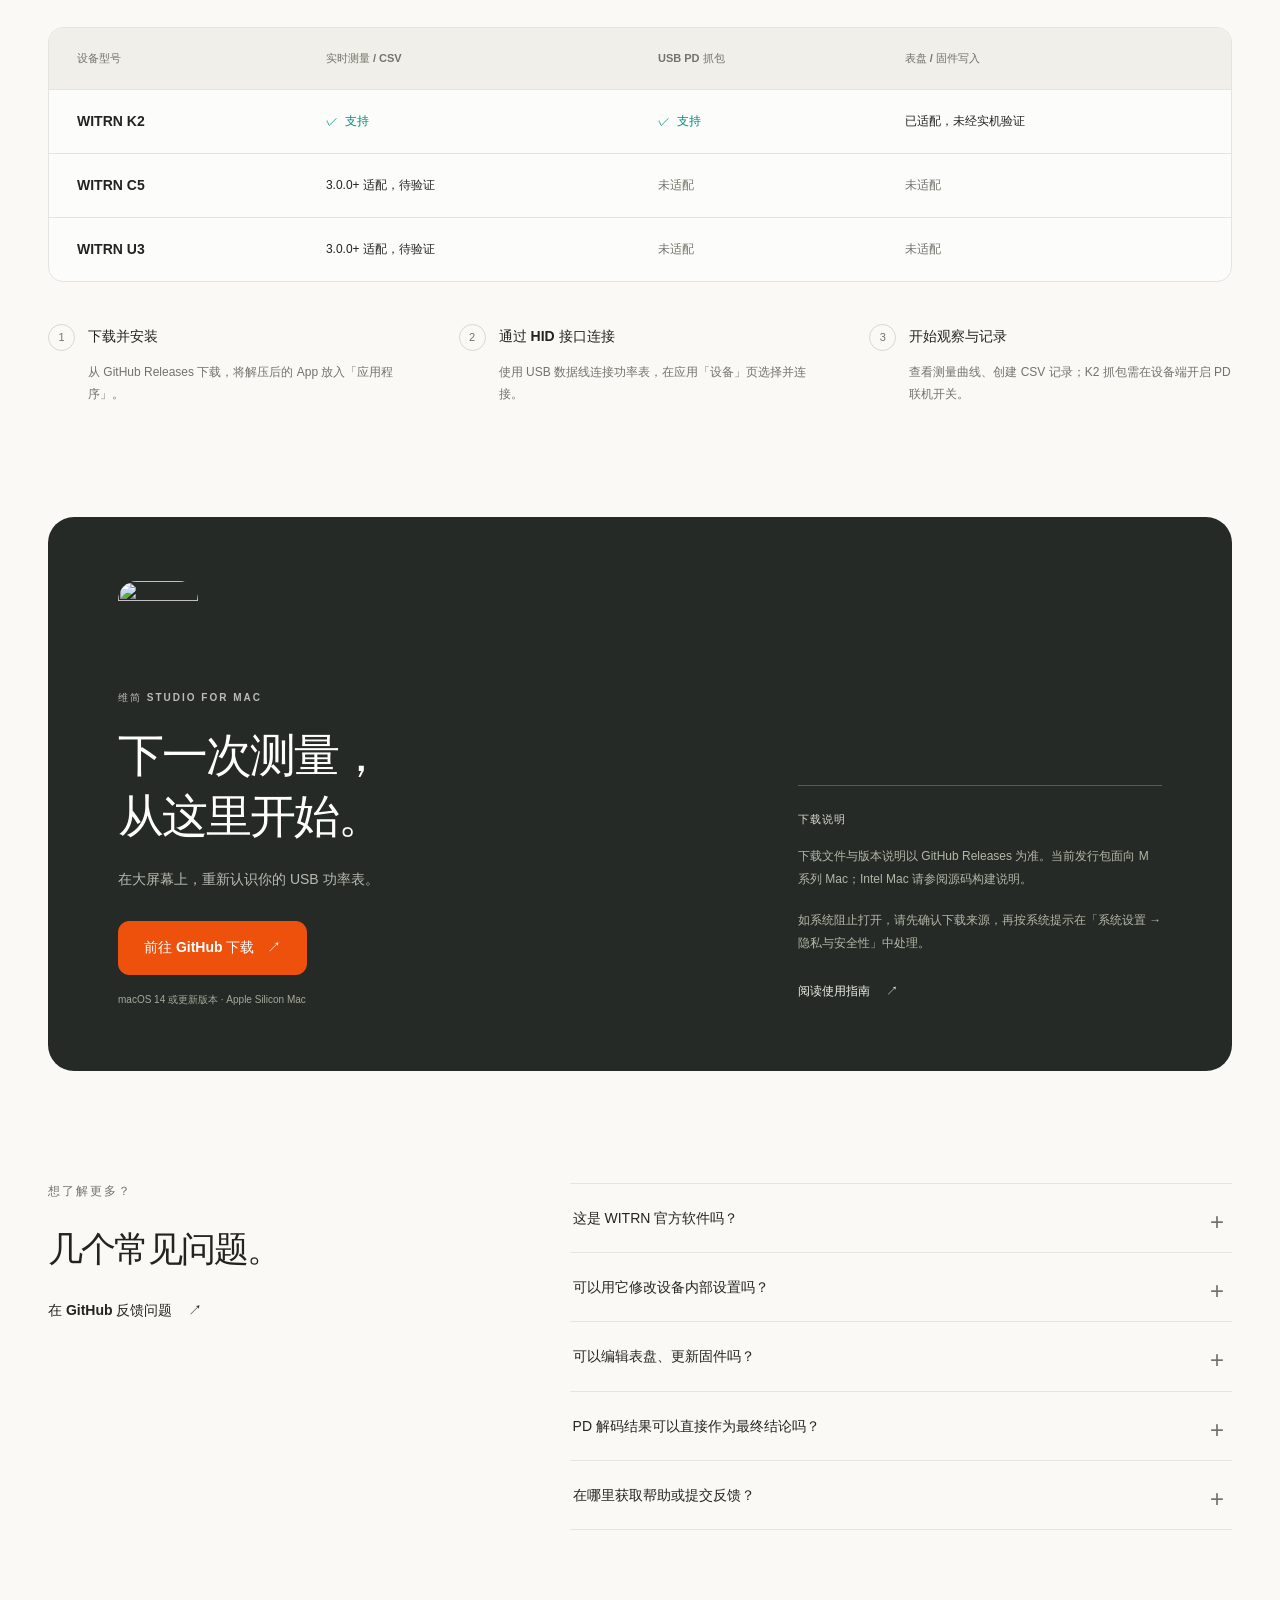
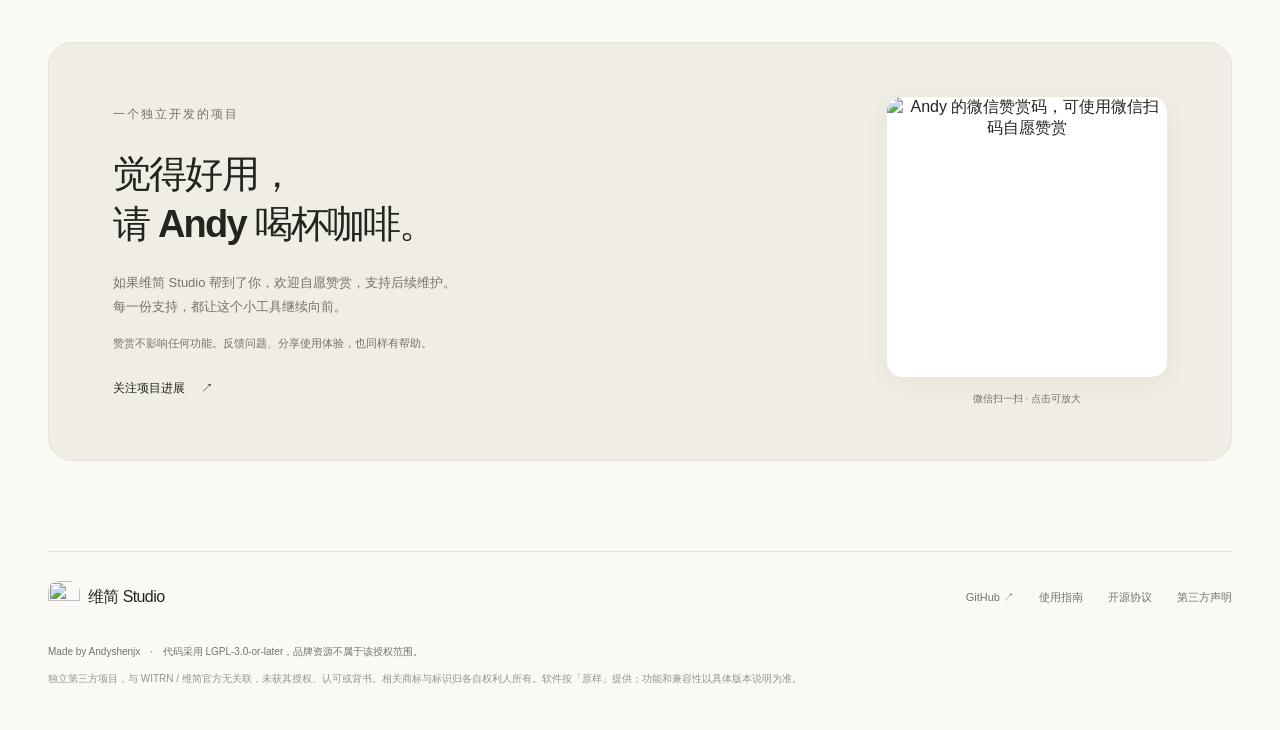
==== commit 650e5909: "Add files via upload" ====
--- a/index.html
+++ b/index.html
@@ -13,13 +13,30 @@
   <meta property="og:title" content="维简 Studio · 在 Mac 上，读懂每一瓦。">
   <meta property="og:description" content="WITRN USB 功率表的原生 Mac 上位机。测量、记录、分析，以及属于你的 K2 表盘。">
   <meta property="og:url" content="https://andyshenjx.github.io/WITRN-Studio-Mac/">
-  <meta property="og:image" content="https://andyshenjx.github.io/WITRN-Studio-Mac/assets/app-overview.png">
+  <meta property="og:image" content="https://andyshenjx.github.io/WITRN-Studio-Mac/app示例.png">
   <meta property="og:image:alt" content="维简 Studio 的电压、电流与功率曲线界面">
   <meta name="twitter:card" content="summary_large_image">
-  <link rel="icon" type="image/png" href="assets/app-icon.png">
-  <link rel="apple-touch-icon" href="assets/app-icon.png">
-  <link rel="stylesheet" href="styles.css">
-  <script src="site.js" defer></script>
+  <link rel="icon" type="image/png" href="icon.png">
+  <link rel="apple-touch-icon" href="icon.png">
+  <style>
+:root{--bg:#faf9f6;--paper:#fff;--ink:#23241f;--muted:#73736b;--line:#e5e4de;--accent:#ed510b;--green:#008c7b;--blue:#566ddd;--radius:24px;font-family:-apple-system,BlinkMacSystemFont,"SF Pro Display","PingFang SC","Hiragino Sans GB","Microsoft YaHei",sans-serif;color:var(--ink);background:var(--bg);font-synthesis:none}
+*{box-sizing:border-box}html{scroll-behavior:smooth;scroll-padding-top:100px}body{margin:0}a{color:inherit;text-decoration:none}button{font:inherit}img{display:block;max-width:100%;height:auto}button,a{-webkit-tap-highlight-color:transparent}button{cursor:pointer}a,button,summary{touch-action:manipulation}a:focus-visible,button:focus-visible,summary:focus-visible{outline:3px solid var(--accent);outline-offset:6px}::selection{background:#ffddc8}h1,h2,h3,p,figure{margin:0}h1,h2,h3{text-wrap:balance}p{line-height:1.85}svg{fill:none;stroke:currentColor;stroke-width:1.7;stroke-linecap:round;stroke-linejoin:round}.shell{width:min(1200px,calc(100% - 96px));margin-inline:auto}.section{padding-block:112px}.section-kicker{display:block;font-size:12px;font-weight:650;letter-spacing:2px;color:var(--muted);margin-bottom:26px}h2{font-size:clamp(32px,4.2vw,51px);letter-spacing:-1.8px;line-height:1.32;font-weight:650}.orange{color:var(--accent)}.green{color:var(--green)}.blue{color:var(--blue)}.muted{color:var(--muted)}
+.site-header{position:sticky;top:0;z-index:20;border-bottom:1px solid #e5e4deaa;background:#faf9f6ed;backdrop-filter:blur(18px);-webkit-backdrop-filter:blur(18px)}.nav{min-height:84px;display:flex;align-items:center;justify-content:space-between;gap:24px}.brand{display:inline-flex;align-items:center;gap:10px;white-space:nowrap;font-size:20px;font-weight:600;letter-spacing:-.6px}.brand img{border-radius:10px}.brand strong{font-weight:500}.nav-links{display:flex;align-items:center;gap:32px;font-size:13px;color:#65655e}.nav-links a:hover,.footer a:hover{color:var(--accent)}.button{display:inline-flex;justify-content:center;align-items:center;gap:13px;min-height:54px;padding:15px 25px;border:1px solid var(--accent);border-radius:11px;background:var(--accent);color:#fff;font-size:14px;font-weight:600;transition:background .2s,transform .2s}.button:hover{background:#ce4205;transform:translateY(-2px)}.button svg{width:19px;height:19px}.button-small{min-height:40px;padding:10px 16px;font-size:12px;border-radius:9px}.text-link{display:inline-flex;align-items:center;gap:16px;font-size:14px;font-weight:550;line-height:1.6}.text-link:hover{color:var(--accent)}.text-link span{transition:transform .2s}.text-link:hover span{transform:translate(2px,-2px)}
+.hero{text-align:center;padding-top:80px}.eyebrow{display:inline-flex;align-items:center;gap:9px;font-size:12px;letter-spacing:1px;color:var(--muted)}.status-dot{width:6px;height:6px;background:var(--accent);border-radius:50%;box-shadow:0 0 0 4px #ed510b0c}.hero h1{font-size:clamp(48px,6.5vw,86px);line-height:1.18;font-weight:650;letter-spacing:-4px;margin:28px 0 26px}.hero h1>span{color:var(--accent)}.hero-description{color:var(--muted);font-size:16px;line-height:1.9}.hero-actions{display:flex;align-items:center;justify-content:center;gap:30px;margin-top:30px}.hero-meta{font-size:11px;color:#85857d;letter-spacing:.4px;margin-top:19px}.hero-meta span{margin:0 10px}.hero-figure{margin-top:62px;text-align:left}.screenshot-stage{padding:24px 24px 0;border-radius:28px 28px 0 0;background:#ecebe5;background-image:radial-gradient(ellipse at 50% 100%,#ffd7bb88,transparent 75%);border:1px solid #e4e2d9;overflow:hidden}.image-button{display:block;position:relative;width:100%;padding:0;border:0;background:none;color:var(--ink);border-radius:inherit}.hero-image{border-radius:13px 13px 0 0;box-shadow:0 12px 45px #27211419;overflow:hidden;max-height:690px}.hero-image img{width:100%}.image-zoom{position:absolute;right:16px;bottom:16px;border-radius:50%;height:35px;width:35px;display:grid;place-items:center;background:#fffedc;box-shadow:0 2px 10px #0001;font-size:20px;transition:transform .2s}.image-button:hover .image-zoom{transform:scale(1.1)}.hero-figure figcaption{display:flex;justify-content:space-between;gap:20px;padding:17px 4px;color:var(--muted);font-size:11px}.hero-figure figcaption>span:first-child{display:flex;align-items:center;gap:7px}.tiny-dot{width:5px;height:5px;background:var(--green);border-radius:50%}.device-ribbon{display:flex;align-items:center;justify-content:space-between;gap:28px;padding-block:42px;border-bottom:1px solid var(--line);font-size:12px}.device-ribbon p{color:var(--muted)}.device-ribbon>div{display:flex;align-items:center;gap:26px}.device-ribbon strong{font-size:19px;font-weight:600;white-space:nowrap}.device-ribbon small{font-size:10px;color:var(--muted);font-weight:400;margin-left:4px}.ribbon-divider{height:20px;width:1px;background:var(--line)}.device-ribbon>a{font-size:11px;color:var(--muted);white-space:nowrap}
+.section-heading{display:flex;justify-content:space-between;align-items:end;gap:40px;margin-bottom:52px}.section-heading>p{font-size:14px;color:var(--muted);padding-bottom:5px}.feature-grid{display:grid;grid-template-columns:repeat(3,minmax(0,1fr));gap:22px}.feature-card{border-top:1px solid var(--line);padding-top:24px;position:relative}.feature-number{position:absolute;top:27px;right:6px;font-size:11px;color:#9b9b92}.feature-icon{width:43px;height:43px;margin:4px 0 29px}.feature-card h3{font-size:21px;font-weight:600;letter-spacing:-.7px;margin-bottom:16px}.feature-card p{font-size:13px;line-height:1.95;color:var(--muted);max-width:330px}.metric-tags{display:flex;flex-wrap:wrap;gap:8px;margin-top:25px}.metric-tags span{padding:6px 10px;border:1px solid var(--line);border-radius:6px;font-size:10px;letter-spacing:.2px}
+.personalize{background:#f0efe9;border-top:1px solid var(--line);border-bottom:1px solid var(--line)}.showcase-row{display:grid;grid-template-columns:.75fr 1.35fr;gap:65px;align-items:center;margin-top:72px}.showcase-row.reverse{grid-template-columns:1.35fr .75fr;margin-top:100px}.reverse .showcase-copy{grid-column:2;grid-row:1}.reverse .editor-figure{grid-column:1;grid-row:1}.pill{display:inline-flex;padding:7px 11px;color:var(--accent);border:1px solid #d8c9bc;border-radius:6px;font-size:11px;margin-bottom:22px}.showcase-copy h3{font-size:31px;line-height:1.4;letter-spacing:-1px;font-weight:600;margin-bottom:20px}.showcase-copy p{font-size:13px;color:var(--muted)}.check-list{list-style:none;margin:22px 0 0;padding:0;font-size:12px;line-height:2.3;color:#61615b}.check-list li::before{content:"↗";color:var(--accent);margin-right:11px}.editor-figure{padding:24px 24px 0;border-radius:20px;min-width:0;overflow:hidden}.background-figure{background:#e4e6e7}.layout-figure{background:#e5ded5}.editor-figure .image-button{border-radius:9px;box-shadow:0 5px 25px #0000000c}.editor-figure img{border-radius:9px;width:100%}.editor-figure figcaption{font-size:10px;text-align:center;color:#69655e;padding:16px 0;line-height:1.6}.section-note{font-size:11px;color:var(--muted);text-align:center;max-width:780px;margin:48px auto 0}
+.native-section{display:grid;grid-template-columns:140px 1fr 210px;align-items:center;gap:52px;border-bottom:1px solid var(--line)}.native-mark{font-size:112px;line-height:1;color:#d1d0c7;font-weight:200}.native-section .section-kicker{margin-bottom:15px}.native-section h2{font-size:37px}.native-section p{font-size:13px;color:var(--muted);margin-top:20px}.native-notes{display:grid;gap:15px;color:#6b6c64;font-size:12px}.native-notes span{display:flex;align-items:center;gap:10px}.native-notes span::before{content:"+";color:var(--accent);font-size:18px}.table-wrap{overflow-x:auto;border:1px solid var(--line);border-radius:15px;background:#ffffff66}table{border-collapse:collapse;width:100%;font-size:12px;text-align:left;white-space:nowrap}th,td{padding:23px 28px;border-bottom:1px solid var(--line)}thead{background:#f0efe9;color:var(--muted);font-size:11px}th{font-weight:550}tbody tr:last-child>*{border-bottom:0}tbody th{font-size:14px}.support-mark{color:var(--green)}.support-mark::before{content:"✓";margin-right:7px}.setup-steps{display:grid;grid-template-columns:repeat(3,minmax(0,1fr));gap:48px;margin-top:42px}.setup-steps article{display:grid;grid-template-columns:30px 1fr;column-gap:10px}.setup-steps article>span{border:1px solid #d8d7cd;width:27px;height:27px;display:grid;place-items:center;border-radius:50%;font-size:11px;color:var(--muted)}.setup-steps h3{font-size:14px;font-weight:550;padding-top:4px}.setup-steps p{grid-column:2;font-size:12px;color:var(--muted);margin-top:10px}
+.download-section{display:grid;grid-template-columns:1fr .65fr;align-items:center;gap:120px;background:#262a26;color:#fff;border-radius:26px;padding:64px 70px;scroll-margin-top:110px}.download-copy>img{border-radius:19px;margin-bottom:30px}.download-copy .section-kicker{color:#babdb4;font-size:10px;margin-bottom:20px}.download-copy h2{font-size:46px;letter-spacing:-2px}.download-copy>p{font-size:14px;color:#b8bbb2;margin:20px 0 28px}.download-meta{font-size:10px;color:#a4a99c;margin-top:18px}.release-note{border-top:1px solid #565c4f;padding-top:23px;align-self:end;margin-bottom:5px}.release-label{font-size:11px;letter-spacing:1px;color:#d9dbd1}.release-note p{font-size:12px;color:#b2b7a8;line-height:1.9;margin:18px 0}.release-note .text-link{font-size:12px;color:#eef0e7;margin-top:10px}
+.faq-section{display:grid;grid-template-columns:.8fr 1.2fr;gap:80px}.faq-section h2{font-size:35px;margin-bottom:27px}.faq-list{border-top:1px solid var(--line)}details{border-bottom:1px solid var(--line);padding:0 3px}summary{list-style:none;font-size:14px;cursor:pointer;padding:23px 34px 23px 0;position:relative;line-height:1.6}summary::-webkit-details-marker{display:none}summary::after{content:"+";position:absolute;right:5px;top:19px;font-size:24px;font-weight:300;color:var(--muted)}details[open] summary::after{content:"−"}details p{font-size:13px;color:var(--muted);padding:0 30px 24px 0;line-height:1.9}details p a{color:var(--accent);text-decoration:underline;text-underline-offset:3px}
+.support-section{display:grid;grid-template-columns:1fr 280px;gap:90px;align-items:center;padding:54px 64px;background:#f0ede4;border:1px solid #e7e2d6;border-radius:24px;margin-bottom:90px}.support-copy h2{font-size:38px}.support-copy>p{font-size:13px;color:var(--muted);margin-top:22px}.support-copy .support-small{font-size:11px;margin-top:14px}.support-copy .text-link{margin-top:25px;font-size:12px}.support-code{margin:0}.support-code .image-button{background:#fff;border-radius:15px;overflow:hidden;box-shadow:0 6px 24px #5e4f2710}.support-code img{width:100%}.support-code figcaption{text-align:center;font-size:10px;color:var(--muted);margin-top:15px}.footer{padding:0 0 42px}.footer-top{display:flex;justify-content:space-between;align-items:center;gap:30px;padding-block:29px;border-top:1px solid var(--line)}.footer .brand{font-size:16px;gap:8px}.footer-top>div{display:flex;flex-wrap:wrap;gap:25px;font-size:11px;color:var(--muted)}.footer>p{font-size:10px;color:var(--muted);line-height:1.9}.footer>p span{margin-inline:7px}.footer .legal{margin-top:8px;max-width:950px;color:#939389}
+.lightbox{width:min(1500px,96vw);max-width:96vw;max-height:94dvh;border:1px solid #d4d4ce;border-radius:15px;padding:0;background:#faf9f6;box-shadow:0 25px 100px #0004;overflow:hidden}.lightbox::backdrop{background:#151a18bb;backdrop-filter:blur(9px);-webkit-backdrop-filter:blur(9px)}.lightbox-toolbar{display:flex;align-items:center;justify-content:space-between;gap:20px;padding:15px 22px;border-bottom:1px solid var(--line)}.lightbox-toolbar p{font-size:13px}.lightbox-close{border:1px solid var(--line);border-radius:7px;background:#fff;padding:7px 12px;font-size:12px;white-space:nowrap}.lightbox-close span{font-size:18px;margin-left:9px}.lightbox-content{overflow:auto;max-height:calc(94dvh - 66px);padding:18px;overscroll-behavior:contain}.lightbox-content img{width:auto;max-width:100%;max-height:calc(94dvh - 102px);object-fit:contain;margin:auto}.skip-link{position:fixed;left:20px;top:15px;z-index:100;transform:translateY(-150%);background:var(--ink);color:#fff;padding:12px 18px;border-radius:6px}.skip-link:focus{transform:translateY(0)}.visually-hidden{position:absolute;width:1px;height:1px;overflow:hidden;clip-path:inset(50%);white-space:nowrap}
+@media(min-width:1500px){.hero-image{max-height:760px}}
+@media(max-width:1050px){.shell{width:calc(100% - 64px)}.nav-links{gap:22px}.device-ribbon{gap:18px;flex-wrap:wrap}.device-ribbon>div{gap:20px}.device-ribbon>p{flex-basis:100%}.showcase-row,.showcase-row.reverse{gap:34px;grid-template-columns:.85fr 1.15fr}.showcase-row.reverse{grid-template-columns:1.15fr .85fr}.showcase-copy h3{font-size:26px}.editor-figure{padding:15px 15px 0}.native-section{grid-template-columns:95px 1fr 155px;gap:30px}.native-mark{font-size:85px}.download-section{padding:50px;gap:60px}.download-copy h2{font-size:40px}.support-section{padding:45px;gap:50px;grid-template-columns:1fr 230px}.support-copy h2{font-size:33px}.section-heading{gap:25px}th,td{padding:20px}.faq-section{gap:45px}}
+@media(max-width:760px){html{scroll-padding-top:85px}.shell{width:calc(100% - 40px)}.section{padding-block:70px}.nav{min-height:72px;gap:12px}.nav .brand{font-size:17px;gap:6px}.nav .brand img{width:32px;height:32px}.nav-links{display:none}.button-small{font-size:11px;min-height:37px;padding:9px 12px}.hero{padding-top:52px}.eyebrow{font-size:10px;letter-spacing:.3px}.hero h1{font-size:57px;letter-spacing:-3px;margin-block:26px 22px}.hero-description{font-size:13px;max-width:420px;margin-inline:auto}.hero-actions{gap:20px;margin-top:25px}.hero-actions .button{font-size:12px;min-height:48px;padding:13px 18px}.hero-actions .text-link{font-size:12px;gap:10px}.hero-meta{font-size:10px}.hero-meta span{margin-inline:6px}.hero-figure{margin-top:42px}.screenshot-stage{padding:10px 10px 0;border-radius:15px 15px 0 0}.hero-image{border-radius:7px 7px 0 0;max-height:none}.hero-figure figcaption{font-size:9px;gap:10px;line-height:1.6;padding-block:12px}.image-zoom{width:28px;height:28px;right:9px;bottom:9px;font-size:16px}.device-ribbon{padding-block:28px;gap:18px}.device-ribbon>div{gap:16px}.device-ribbon strong{font-size:17px}.device-ribbon small{display:block;margin:4px 0 0;font-size:9px}.ribbon-divider{height:28px}.device-ribbon>a{font-size:10px;margin-left:auto}.section-heading{display:block;margin-bottom:35px}.section-heading>p{font-size:13px;padding:0;margin-top:23px}.section-kicker{font-size:10px;letter-spacing:1.5px;margin-bottom:18px}h2{font-size:36px;letter-spacing:-1.3px}.feature-grid{grid-template-columns:1fr;gap:32px}.feature-card{padding-left:65px;min-height:160px;padding-top:25px}.feature-icon{position:absolute;left:0;top:27px;width:36px;height:36px;margin:0}.feature-number{top:30px}.feature-card h3{font-size:20px;margin-bottom:12px;padding-right:25px}.feature-card p{max-width:none;font-size:13px}.metric-tags{margin-top:18px}.showcase-row,.showcase-row.reverse{display:flex;flex-direction:column;align-items:stretch;gap:28px;margin-top:43px}.showcase-row.reverse{margin-top:60px}.showcase-copy h3{font-size:29px}.showcase-copy p{max-width:530px}.showcase-copy .pill{margin-bottom:17px}.check-list{margin-top:16px}.editor-figure{padding:14px 14px 0;border-radius:15px}.editor-figure figcaption{font-size:9px;padding-block:13px}.section-note{font-size:10px;text-align:left;margin-top:32px}.native-section{grid-template-columns:65px 1fr;gap:24px}.native-mark{font-size:62px;align-self:start;margin-top:42px}.native-section h2{font-size:30px}.native-section p{font-size:12px;margin-top:15px}.native-notes{grid-column:2;display:flex;flex-wrap:wrap;gap:8px 20px;font-size:10px}.native-notes span::before{font-size:14px}.native-notes span{gap:6px}.table-wrap{border-radius:11px}table{font-size:11px}th,td{padding:17px 18px}tbody th{font-size:12px}.setup-steps{grid-template-columns:1fr;gap:25px;margin-top:32px}.setup-steps p{margin-top:5px}.download-section{grid-template-columns:1fr;padding:35px 26px;gap:40px;border-radius:19px}.download-copy>img{width:64px;height:64px;border-radius:15px;margin-bottom:23px}.download-copy h2{font-size:38px}.download-copy>p{font-size:13px;margin:17px 0 23px}.release-note{padding-top:20px}.release-note p{margin-block:13px}.faq-section{grid-template-columns:1fr;gap:30px}.faq-section h2{font-size:30px;margin-bottom:17px}.faq-section .text-link{font-size:12px}.faq-list summary{font-size:13px;padding-block:21px}.faq-list p{font-size:12px}.support-section{grid-template-columns:1fr;padding:32px 26px;gap:32px;margin-bottom:55px;border-radius:19px}.support-copy h2{font-size:32px}.support-copy>p{font-size:12px}.support-copy .support-small{font-size:10px}.support-code{width:230px;max-width:100%;justify-self:center}.footer-top{align-items:start;flex-direction:column;gap:22px;padding-block:23px}.footer-top>div{gap:20px}.footer>p{font-size:9px}.footer{padding-bottom:28px}.lightbox-toolbar{padding:12px;gap:10px}.lightbox-toolbar p{font-size:11px;line-height:1.5}.lightbox-content{padding:6px}.lightbox-close{font-size:10px;padding:6px 8px}.lightbox-close span{margin-left:5px}}
+@media(max-width:380px){.hero h1{font-size:48px}.desktop-break{display:none}.hero-actions{gap:15px}.device-ribbon>a{margin-left:0}.hero-figure figcaption>span:last-child{max-width:50%;text-align:right}.brand{letter-spacing:-.7px}.support-section{padding-inline:22px}.nav .brand{font-size:15px}}
+@media(prefers-reduced-motion:reduce){html{scroll-behavior:auto}*,*::before,*::after{transition:none!important;animation:none!important}}
+
+  </style>
   <script type="application/ld+json">
   {
     "@context": "https://schema.org",
@@ -40,7 +57,7 @@
   <a class="skip-link" href="#main">跳到正文</a>
   <header class="site-header">
     <nav class="nav shell" aria-label="主导航">
-      <a class="brand" href="#" aria-label="维简 Studio 首页"><img src="assets/app-icon.png" alt="" width="40" height="40"><span>维简 <strong>Studio</strong></span></a>
+      <a class="brand" href="#" aria-label="维简 Studio 首页"><img src="icon.png" alt="" width="40" height="40"><span>维简 <strong>Studio</strong></span></a>
       <div class="nav-links"><a href="#features">功能</a><a href="#personalize">个性化</a><a href="#compatibility">兼容性</a><a href="#support">支持开发 <span aria-hidden="true">↗</span></a></div>
       <a class="button button-small" href="#download">下载 Mac 版 <span aria-hidden="true">↓</span></a>
     </nav>
@@ -54,7 +71,7 @@
       <div class="hero-actions"><a class="button" href="#download"><svg aria-hidden="true" viewBox="0 0 24 24"><path d="M12 3v12m-5-5 5 5 5-5M5 16v5h14v-5"/></svg>下载 Mac 版</a><a class="text-link" href="https://github.com/Andyshenjx/WITRN-Studio-Mac">在 GitHub 查看 <span aria-hidden="true">↗</span></a></div>
       <p class="hero-meta">macOS 14+ <span>·</span> Apple Silicon <span>·</span> LGPL 开源</p>
       <figure class="hero-figure">
-        <div class="screenshot-stage"><button class="image-button hero-image" type="button" data-preview="assets/app-overview.png" data-caption="维简 Studio · 曲线与记录分析" aria-label="放大查看维简 Studio 曲线与记录分析截图"><img src="assets/app-overview.png" alt="维简 Studio 的 Mac 界面，展示电压、电流和功率曲线、区间统计及资源侧栏" width="2550" height="1978" fetchpriority="high"><span class="image-zoom" aria-hidden="true">↗</span></button></div>
+        <div class="screenshot-stage"><button class="image-button hero-image" type="button" data-preview="app示例.png" data-caption="维简 Studio · 曲线与记录分析" aria-label="放大查看维简 Studio 曲线与记录分析截图"><img src="app示例.png" alt="维简 Studio 的 Mac 界面，展示电压、电流和功率曲线、区间统计及资源侧栏" width="2550" height="1978" fetchpriority="high"><span class="image-zoom" aria-hidden="true">↗</span></button></div>
         <figcaption><span><i class="tiny-dot" aria-hidden="true"></i>真实应用界面</span><span>每一次变化，都有迹可循 <span aria-hidden="true">↗</span></span></figcaption>
       </figure>
     </section>
@@ -75,11 +92,11 @@
         <div class="section-heading"><div><span class="section-kicker">02 / 让 K2 更像你</span><h2 id="personalize-title">数据很严谨。<br><span class="orange">表盘可以有个性。</span></h2></div><p>一张喜欢的图片，一套顺手的布局。<br>在 Mac 上编辑，再把你的想法带到 K2 屏幕。</p></div>
         <article class="showcase-row">
           <div class="showcase-copy"><span class="pill">表盘背景</span><h3>把喜欢的画面，<br>放进方寸之间。</h3><p>导入 BMP、PNG 或 JPEG，用裁剪、缩放和位置调整完成构图。适配 K2 的 240 × 240 屏幕，导出 RGB565 BMP，或保存到资源库。</p><ul class="check-list"><li>裁剪填满、完整保留与拉伸适配</li><li>缩放与水平、垂直位置调整</li><li>表盘背景与开机图资源管理</li></ul></div>
-          <figure class="editor-figure background-figure"><button class="image-button" type="button" data-preview="assets/dial-background.png" data-caption="表盘背景编辑 · 图片适配与构图" aria-label="放大查看表盘背景编辑截图"><img src="assets/dial-background.png" alt="表盘背景编辑器，可设置图片适配方式、缩放与水平垂直位置" width="2550" height="1978" loading="lazy"><span class="image-zoom" aria-hidden="true">↗</span></button><figcaption>你的图片。你的构图。你的 K2。</figcaption></figure>
+          <figure class="editor-figure background-figure"><button class="image-button" type="button" data-preview="表盘背景编辑.png" data-caption="表盘背景编辑 · 图片适配与构图" aria-label="放大查看表盘背景编辑截图"><img src="表盘背景编辑.png" alt="表盘背景编辑器，可设置图片适配方式、缩放与水平垂直位置" width="2550" height="1978" loading="lazy"><span class="image-zoom" aria-hidden="true">↗</span></button><figcaption>你的图片。你的构图。你的 K2。</figcaption></figure>
         </article>
         <article class="showcase-row reverse">
           <div class="showcase-copy"><span class="pill">表盘布局</span><h3>每一项读数，<br>都在合适的位置。</h3><p>选择要显示的元素，调整坐标、颜色、字体与位数。用画布预览排版，支持拖动定位、方向键微调、撤销与重做。</p><ul class="check-list"><li>17 项布局元素，自由调整</li><li>背景与读数一起预览</li><li>保存工程，导出 .pic 布局文件</li></ul></div>
-          <figure class="editor-figure layout-figure"><button class="image-button" type="button" data-preview="assets/dial-layout.png" data-caption="表盘布局编辑 · 元素定位与样式设置" aria-label="放大查看表盘布局编辑截图"><img src="assets/dial-layout.png" alt="表盘布局编辑器，展示读数元素的位置、颜色、字体与位数设置以及表盘预览" width="2550" height="1978" loading="lazy"><span class="image-zoom" aria-hidden="true">↗</span></button><figcaption>从布局到细节，让读数按你的习惯呈现。</figcaption></figure>
+          <figure class="editor-figure layout-figure"><button class="image-button" type="button" data-preview="表盘布局编辑.png" data-caption="表盘布局编辑 · 元素定位与样式设置" aria-label="放大查看表盘布局编辑截图"><img src="表盘布局编辑.png" alt="表盘布局编辑器，展示读数元素的位置、颜色、字体与位数设置以及表盘预览" width="2550" height="1978" loading="lazy"><span class="image-zoom" aria-hidden="true">↗</span></button><figcaption>从布局到细节，让读数按你的习惯呈现。</figcaption></figure>
         </article>
         <p class="section-note">截图用于展示应用界面。设备外观写入仅适用于 K2；个性化写入与固件维护尚未经实机验证，具体能力以所下载版本的说明为准。</p>
       </div>
@@ -92,15 +109,53 @@
       <div class="setup-steps"><article><span>1</span><h3>下载并安装</h3><p>从 GitHub Releases 下载，将解压后的 App 放入「应用程序」。</p></article><article><span>2</span><h3>通过 HID 接口连接</h3><p>使用 USB 数据线连接功率表，在应用「设备」页选择并连接。</p></article><article><span>3</span><h3>开始观察与记录</h3><p>查看测量曲线、创建 CSV 记录；K2 抓包需在设备端开启 PD 联机开关。</p></article></div>
     </section>
 
-    <section class="download-section shell" id="download" aria-labelledby="download-title"><div class="download-copy"><img src="assets/app-icon.png" alt="" width="80" height="80" loading="lazy"><span class="section-kicker">维简 STUDIO FOR MAC</span><h2 id="download-title">下一次测量，<br>从这里开始。</h2><p>在大屏幕上，重新认识你的 USB 功率表。</p><a class="button" href="https://github.com/Andyshenjx/WITRN-Studio-Mac/releases">前往 GitHub 下载 <span aria-hidden="true">↗</span></a><div class="download-meta">macOS 14 或更新版本 · Apple Silicon Mac</div></div><aside class="release-note"><span class="release-label">下载说明</span><p>下载文件与版本说明以 GitHub Releases 为准。当前发行包面向 M 系列 Mac；Intel Mac 请参阅源码构建说明。</p><p>如系统阻止打开，请先确认下载来源，再按系统提示在「系统设置 → 隐私与安全性」中处理。</p><a class="text-link" href="https://github.com/Andyshenjx/WITRN-Studio-Mac/blob/main/USER_GUIDE.md">阅读使用指南 <span aria-hidden="true">↗</span></a></aside></section>
+    <section class="download-section shell" id="download" aria-labelledby="download-title"><div class="download-copy"><img src="icon.png" alt="" width="80" height="80" loading="lazy"><span class="section-kicker">维简 STUDIO FOR MAC</span><h2 id="download-title">下一次测量，<br>从这里开始。</h2><p>在大屏幕上，重新认识你的 USB 功率表。</p><a class="button" href="https://github.com/Andyshenjx/WITRN-Studio-Mac/releases">前往 GitHub 下载 <span aria-hidden="true">↗</span></a><div class="download-meta">macOS 14 或更新版本 · Apple Silicon Mac</div></div><aside class="release-note"><span class="release-label">下载说明</span><p>下载文件与版本说明以 GitHub Releases 为准。当前发行包面向 M 系列 Mac；Intel Mac 请参阅源码构建说明。</p><p>如系统阻止打开，请先确认下载来源，再按系统提示在「系统设置 → 隐私与安全性」中处理。</p><a class="text-link" href="https://github.com/Andyshenjx/WITRN-Studio-Mac/blob/main/USER_GUIDE.md">阅读使用指南 <span aria-hidden="true">↗</span></a></aside></section>
 
     <section class="faq-section section shell" aria-labelledby="faq-title"><div><span class="section-kicker">想了解更多？</span><h2 id="faq-title">几个常见问题。</h2><a class="text-link" href="https://github.com/Andyshenjx/WITRN-Studio-Mac/issues">在 GitHub 反馈问题 <span aria-hidden="true">↗</span></a></div><div class="faq-list"><details><summary>这是 WITRN 官方软件吗？</summary><p>这是 Andyshenjx 独立开发的第三方工具，与 WITRN / 维简官方无关联，未获官方授权或背书。相关名称、商标和标识归各自权利人所有。</p></details><details><summary>可以用它修改设备内部设置吗？</summary><p>应用提供测量、记录、分析及已适配的 K2 维护功能，不提供设备内部设置或设备内部历史记录读取。正常测量与抓包只接收 HID 输入，不发送诱骗命令。</p></details><details><summary>可以编辑表盘、更新固件吗？</summary><p>K2 提供表盘背景、布局与开机图编辑，以及独立 DFU 维护功能。C5、U3 未适配这些写入功能。固件升级和个性化写入未经实机验证，使用前请阅读版本说明及项目文档。</p></details><details><summary>PD 解码结果可以直接作为最终结论吗？</summary><p>请结合原始报文与实际设备判断。程序保留原始十六进制，CRC 未校验；缺少上下文时不会猜测 RDO 物理量。测量与协议结果仍需结合实际设备核对。</p></details><details><summary>在哪里获取帮助或提交反馈？</summary><p>先查看<a href="https://github.com/Andyshenjx/WITRN-Studio-Mac/blob/main/USER_GUIDE.md">使用指南</a>。如果问题仍然存在，请在 <a href="https://github.com/Andyshenjx/WITRN-Studio-Mac/issues">GitHub Issues</a> 提供 macOS 版本、Mac 芯片、功率表型号、固件版本与复现步骤。</p></details></div></section>
 
-    <section class="support-section shell" id="support" aria-labelledby="support-title"><div class="support-copy"><span class="section-kicker">一个独立开发的项目</span><h2 id="support-title">觉得好用，<br>请 Andy 喝杯咖啡。</h2><p>如果维简 Studio 帮到了你，欢迎自愿赞赏，支持后续维护。<br>每一份支持，都让这个小工具继续向前。</p><p class="support-small">赞赏不影响任何功能。反馈问题、分享使用体验，也同样有帮助。</p><a class="text-link" href="https://github.com/Andyshenjx/WITRN-Studio-Mac">关注项目进展 <span aria-hidden="true">↗</span></a></div><figure class="support-code"><button class="image-button" type="button" data-preview="assets/andy-support.jpg" data-caption="Andy 的赞赏码 · 自愿赞赏，感谢支持" aria-label="放大查看 Andy 的微信赞赏码"><img src="assets/andy-support.jpg" alt="Andy 的微信赞赏码，可使用微信扫码自愿赞赏" width="1152" height="1152" loading="lazy"></button><figcaption>微信扫一扫 · 点击可放大</figcaption></figure></section>
+    <section class="support-section shell" id="support" aria-labelledby="support-title"><div class="support-copy"><span class="section-kicker">一个独立开发的项目</span><h2 id="support-title">觉得好用，<br>请 Andy 喝杯咖啡。</h2><p>如果维简 Studio 帮到了你，欢迎自愿赞赏，支持后续维护。<br>每一份支持，都让这个小工具继续向前。</p><p class="support-small">赞赏不影响任何功能。反馈问题、分享使用体验，也同样有帮助。</p><a class="text-link" href="https://github.com/Andyshenjx/WITRN-Studio-Mac">关注项目进展 <span aria-hidden="true">↗</span></a></div><figure class="support-code"><button class="image-button" type="button" data-preview="andy-support.jpg" data-caption="Andy 的赞赏码 · 自愿赞赏，感谢支持" aria-label="放大查看 Andy 的微信赞赏码"><img src="andy-support.jpg" alt="Andy 的微信赞赏码，可使用微信扫码自愿赞赏" width="1152" height="1152" loading="lazy"></button><figcaption>微信扫一扫 · 点击可放大</figcaption></figure></section>
   </main>
 
-  <footer class="footer shell"><div class="footer-top"><a class="brand" href="#"><img src="assets/app-icon.png" alt="" width="32" height="32"><span>维简 <strong>Studio</strong></span></a><div><a href="https://github.com/Andyshenjx/WITRN-Studio-Mac">GitHub <span aria-hidden="true">↗</span></a><a href="https://github.com/Andyshenjx/WITRN-Studio-Mac/blob/main/USER_GUIDE.md">使用指南</a><a href="https://github.com/Andyshenjx/WITRN-Studio-Mac/blob/main/LICENSE">开源协议</a><a href="https://github.com/Andyshenjx/WITRN-Studio-Mac/blob/main/THIRD_PARTY_NOTICES.md">第三方声明</a></div></div><p>Made by <a href="https://github.com/Andyshenjx">Andyshenjx</a> <span aria-hidden="true">·</span> 代码采用 LGPL-3.0-or-later，品牌资源不属于该授权范围。</p><p class="legal">独立第三方项目，与 WITRN / 维简官方无关联，未获其授权、认可或背书。相关商标与标识归各自权利人所有。软件按「原样」提供；功能和兼容性以具体版本说明为准。</p></footer>
+  <footer class="footer shell"><div class="footer-top"><a class="brand" href="#"><img src="icon.png" alt="" width="32" height="32"><span>维简 <strong>Studio</strong></span></a><div><a href="https://github.com/Andyshenjx/WITRN-Studio-Mac">GitHub <span aria-hidden="true">↗</span></a><a href="https://github.com/Andyshenjx/WITRN-Studio-Mac/blob/main/USER_GUIDE.md">使用指南</a><a href="https://github.com/Andyshenjx/WITRN-Studio-Mac/blob/main/LICENSE">开源协议</a><a href="https://github.com/Andyshenjx/WITRN-Studio-Mac/blob/main/THIRD_PARTY_NOTICES.md">第三方声明</a></div></div><p>Made by <a href="https://github.com/Andyshenjx">Andyshenjx</a> <span aria-hidden="true">·</span> 代码采用 LGPL-3.0-or-later，品牌资源不属于该授权范围。</p><p class="legal">独立第三方项目，与 WITRN / 维简官方无关联，未获其授权、认可或背书。相关商标与标识归各自权利人所有。软件按「原样」提供；功能和兼容性以具体版本说明为准。</p></footer>
 
   <dialog class="lightbox" aria-labelledby="lightbox-caption"><div class="lightbox-toolbar"><p id="lightbox-caption"></p><button class="lightbox-close" type="button" aria-label="关闭放大图片">关闭 <span aria-hidden="true">×</span></button></div><div class="lightbox-content"><img alt=""></div></dialog>
+  <script>
+// Fall back to opening the image when native dialog support is unavailable.
+const lightbox = document.querySelector('.lightbox');
+const lightboxImage = lightbox?.querySelector('img');
+const lightboxCaption = document.querySelector('#lightbox-caption');
+const closeButton = lightbox?.querySelector('.lightbox-close');
+let previousOverflow = '';
+
+document.querySelectorAll('[data-preview]').forEach((button) => {
+  button.addEventListener('click', () => {
+    if (!lightbox || typeof lightbox.showModal !== 'function') {
+      window.open(button.dataset.preview, '_blank', 'noopener,noreferrer');
+      return;
+    }
+    lightboxImage.src = button.dataset.preview;
+    lightboxImage.alt = button.querySelector('img')?.alt || button.dataset.caption;
+    lightboxCaption.textContent = button.dataset.caption;
+    previousOverflow = document.body.style.overflow;
+    lightbox.showModal();
+    document.body.style.overflow = 'hidden';
+    closeButton.focus();
+  });
+});
+
+closeButton?.addEventListener('click', () => lightbox.close());
+lightbox?.addEventListener('click', (event) => {
+  if (event.target !== lightbox) return;
+  const bounds = lightbox.getBoundingClientRect();
+  if (event.clientX < bounds.left || event.clientX > bounds.right ||
+      event.clientY < bounds.top || event.clientY > bounds.bottom) {
+    lightbox.close();
+  }
+});
+lightbox?.addEventListener('close', () => {
+  document.body.style.overflow = previousOverflow;
+});
+
+  </script>
 </body>
 </html>
